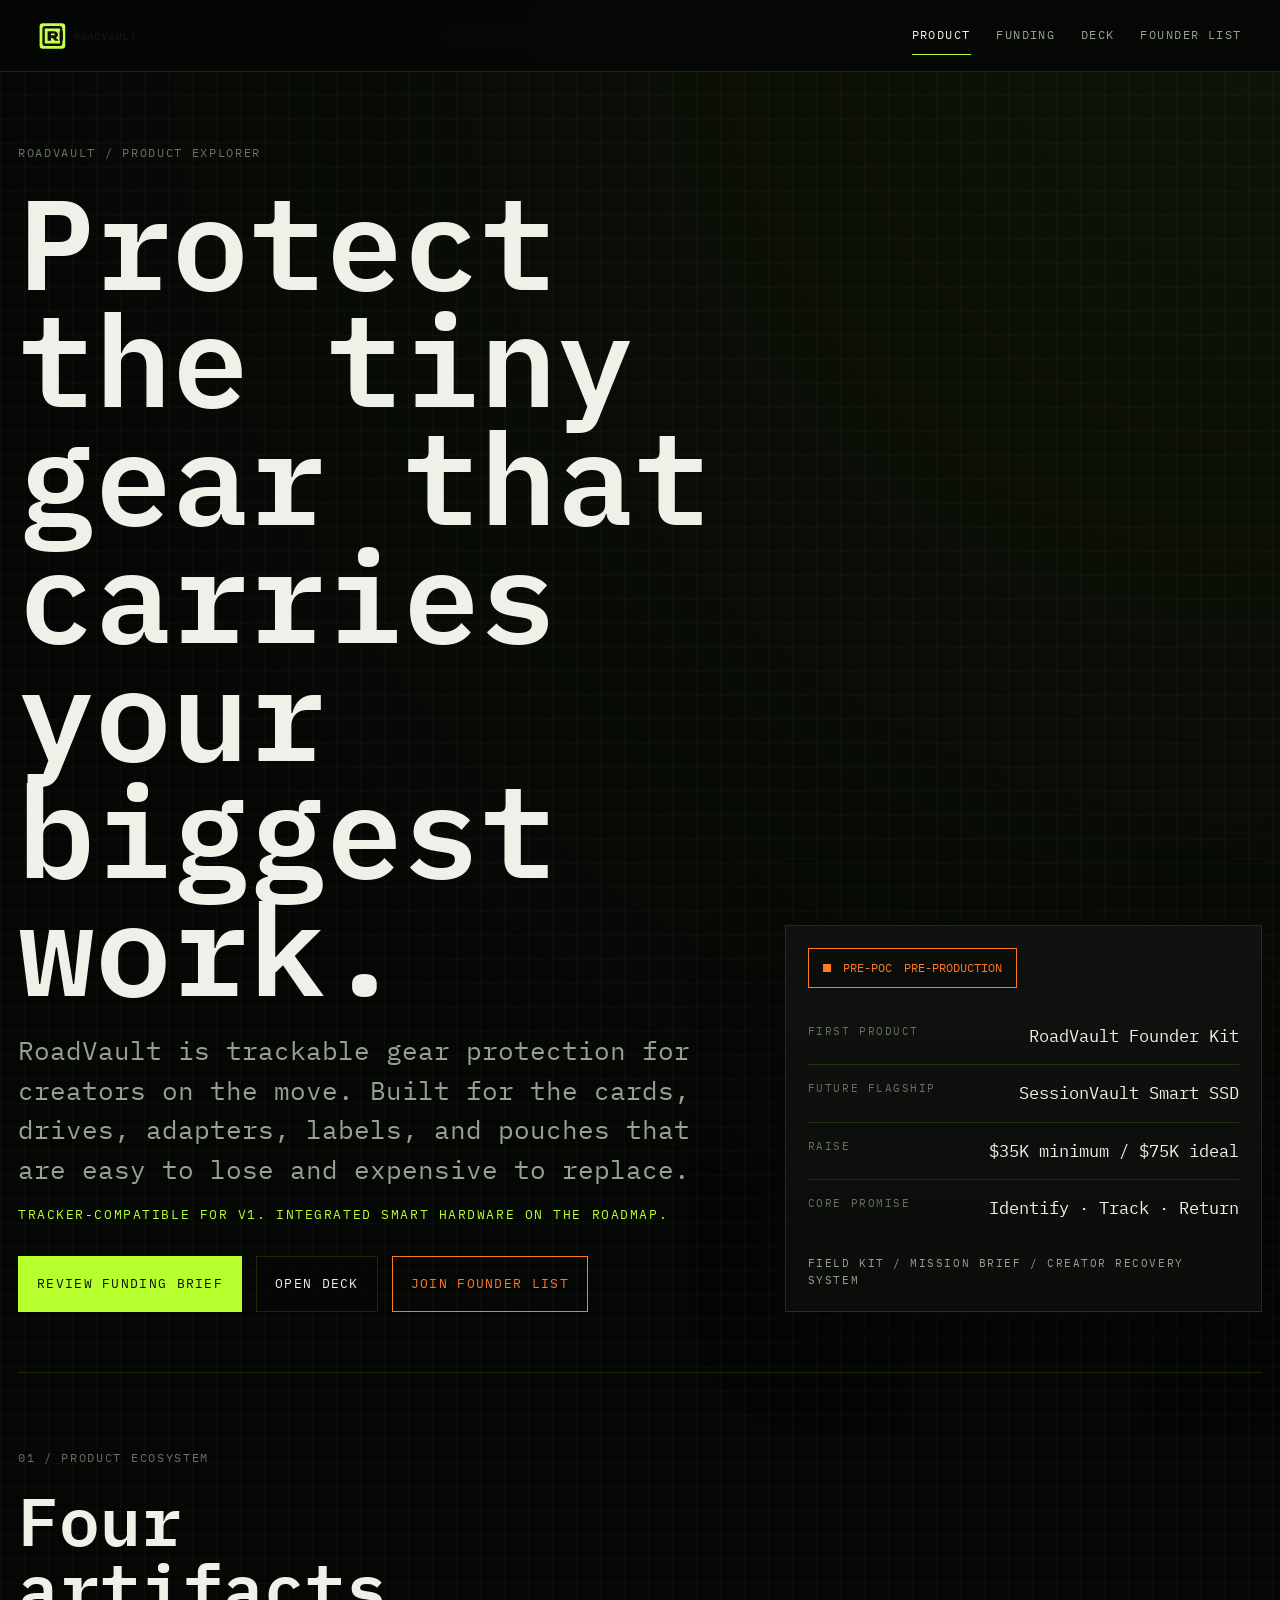
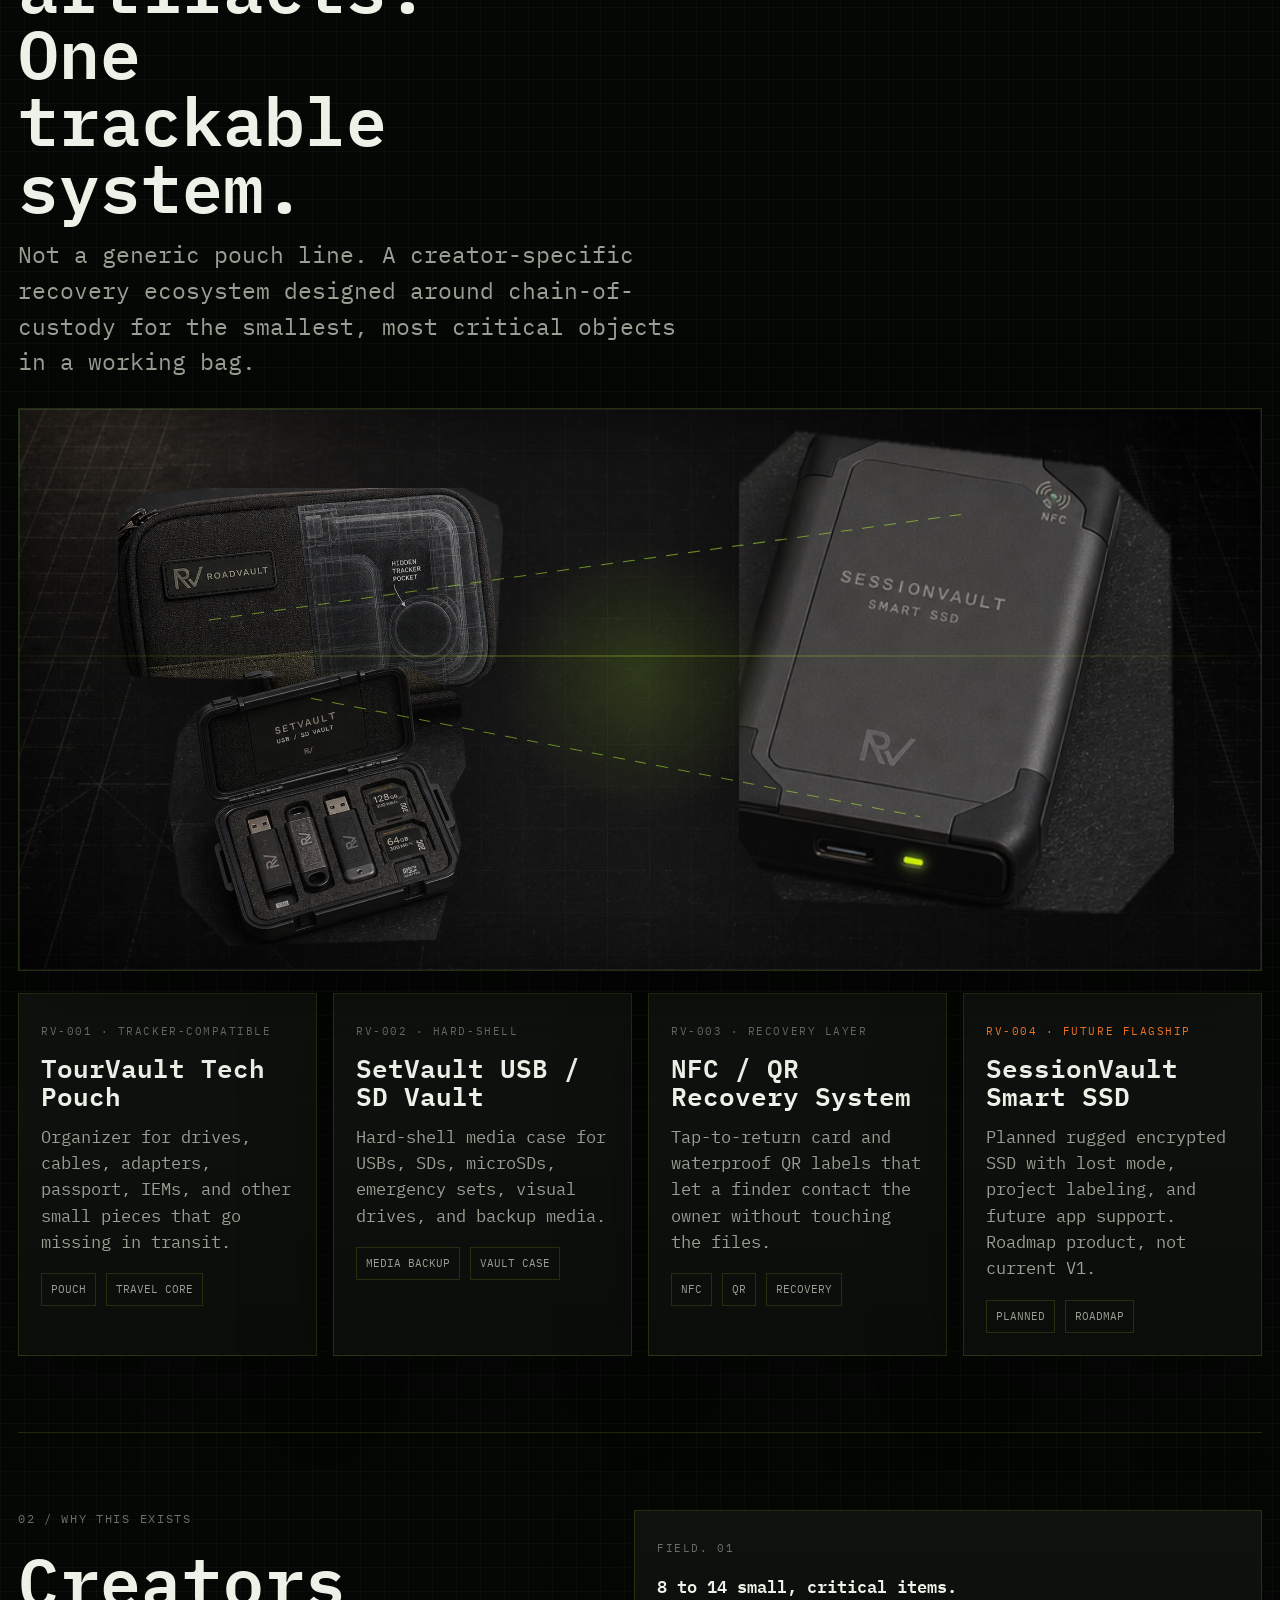
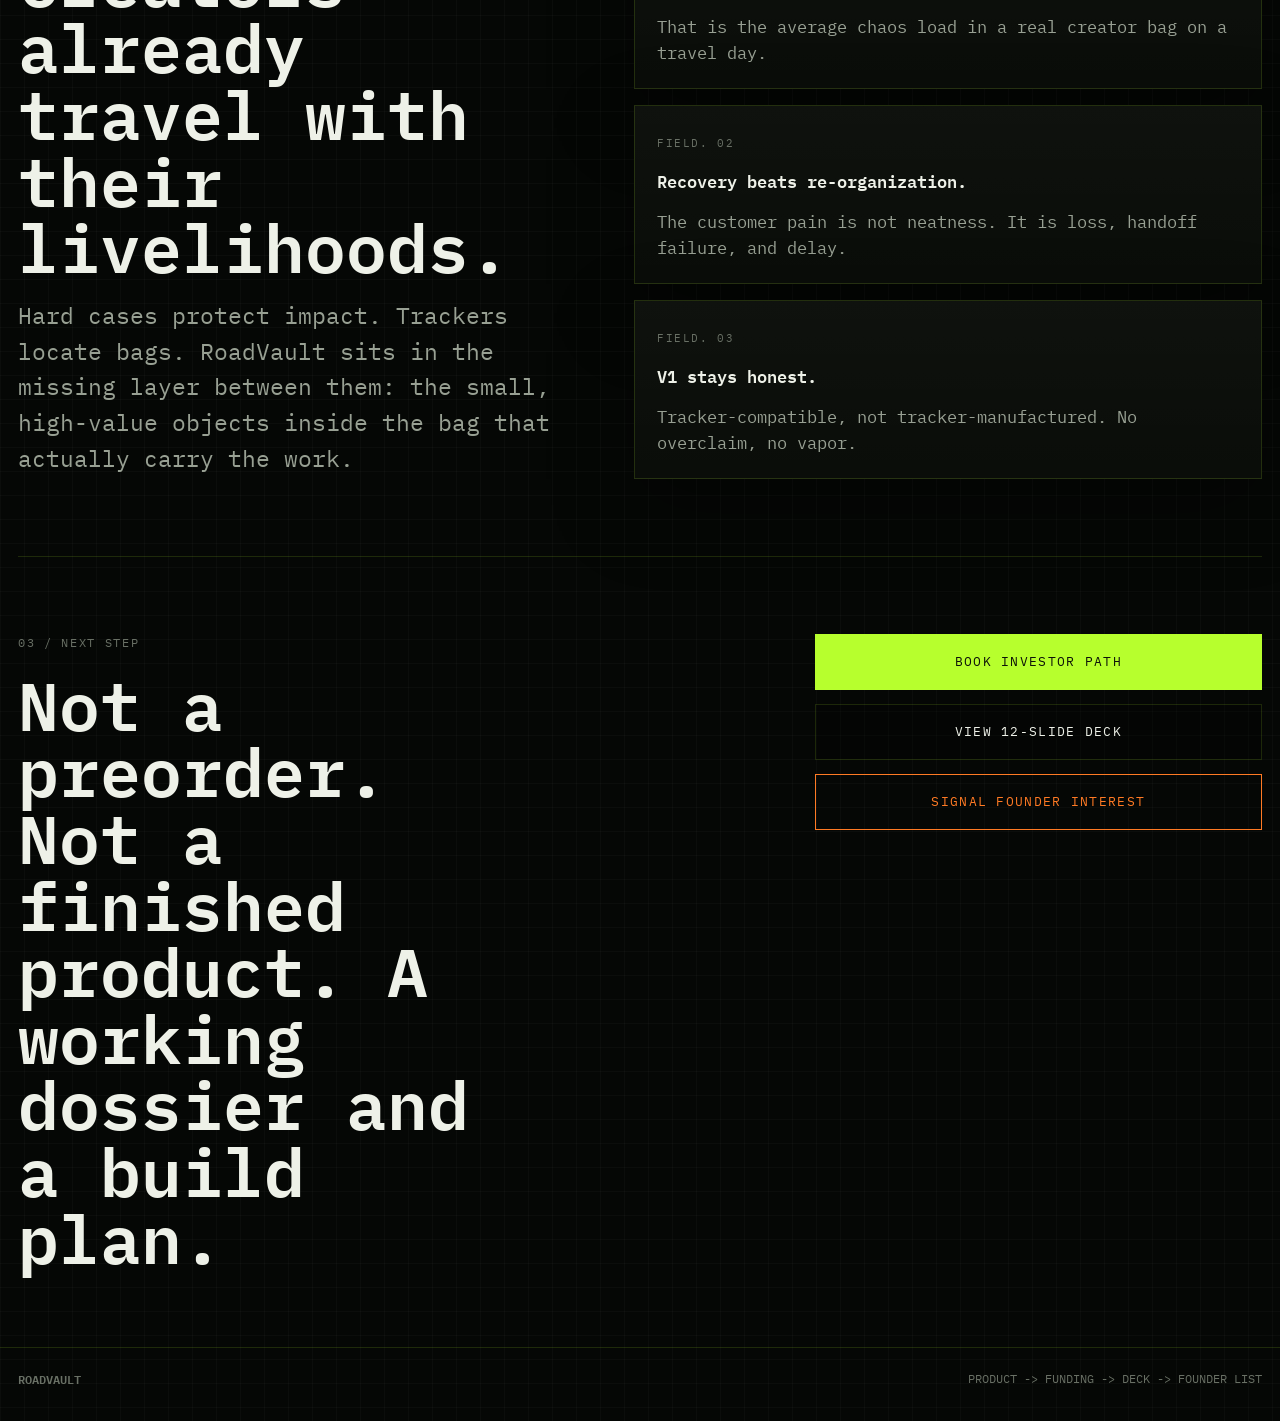
==== index.html @ 7836ee20 "Initial RoadVault site" ====
<!doctype html>
<html lang="en">
  <head>
    <meta charset="utf-8" />
    <meta name="viewport" content="width=device-width, initial-scale=1" />
    <title>RoadVault | Product Explorer</title>
    <meta
      name="description"
      content="Protect the tiny gear that carries your biggest work. Explore the RoadVault product system, funding brief, deck, and founder list."
    />
    <link rel="icon" href="favicon.svg" type="image/svg+xml" />
    <link rel="preconnect" href="https://fonts.googleapis.com" />
    <link rel="preconnect" href="https://fonts.gstatic.com" crossorigin />
    <link
      href="https://fonts.googleapis.com/css2?family=IBM+Plex+Mono:wght@400;500;600;700&display=swap"
      rel="stylesheet"
    />
    <link rel="stylesheet" href="styles.css" />
  </head>
  <body class="page explorer-page">
    <header class="site-header">
      <a class="brand-mark" href="index.html" aria-label="RoadVault home">
        <img
          class="brand-logo"
          src="presentation/assets/roadvault-logo.svg"
          alt="RoadVault"
        />
      </a>
      <nav class="nav-links" aria-label="Primary navigation">
        <a href="index.html" aria-current="page">Product</a>
        <a href="Funding Brief.html">Funding</a>
        <a href="Deck.html">Deck</a>
        <a href="Founder List.html">Founder List</a>
      </nav>
    </header>

    <main>
      <section class="page-hero section-shell">
        <div class="hero-copy">
          <p class="section-index">ROADVAULT / PRODUCT EXPLORER</p>
          <h1>Protect the tiny gear that carries your biggest work.</h1>
          <p class="hero-lede">
            RoadVault is trackable gear protection for creators on the move.
            Built for the cards, drives, adapters, labels, and pouches that are
            easy to lose and expensive to replace.
          </p>
          <p class="hero-subline">
            Tracker-compatible for V1. Integrated smart hardware on the roadmap.
          </p>
          <div class="cta-row">
            <a class="primary-action" href="Funding Brief.html">Review Funding Brief</a>
            <a class="secondary-action" href="Deck.html">Open Deck</a>
            <a class="accent-action" href="Founder List.html">Join Founder List</a>
          </div>
        </div>

        <aside class="tactical-panel">
          <div class="status-pill">
            <span class="status-dot"></span>
            <span>Pre-POC</span>
            <span>Pre-production</span>
          </div>
          <dl class="data-list">
            <div>
              <dt>First product</dt>
              <dd>RoadVault Founder Kit</dd>
            </div>
            <div>
              <dt>Future flagship</dt>
              <dd>SessionVault Smart SSD</dd>
            </div>
            <div>
              <dt>Raise</dt>
              <dd>$35K minimum / $75K ideal</dd>
            </div>
            <div>
              <dt>Core promise</dt>
              <dd>Identify · Track · Return</dd>
            </div>
          </dl>
          <p class="micro-note">Field kit / mission brief / creator recovery system</p>
        </aside>
      </section>

      <section class="section-shell dossier-section">
        <div class="section-heading">
          <p class="section-index">01 / PRODUCT ECOSYSTEM</p>
          <h2>Four artifacts. One trackable system.</h2>
          <p class="section-lede narrow">
            Not a generic pouch line. A creator-specific recovery ecosystem
            designed around chain-of-custody for the smallest, most critical
            objects in a working bag.
          </p>
        </div>

        <div class="product-stage" aria-label="RoadVault product composition" tabindex="0">
          <div class="stage-depth">
            <img
              class="stage-photo"
              src="presentation/assets/roadvault-empty-workbench-background.png"
              alt=""
            />
            <div class="stage-grid"></div>
            <div class="stage-scanline"></div>
            <div class="stage-reticle"></div>
            <div class="route-line route-one"></div>
            <div class="route-line route-two"></div>
            <img
              class="stage-item item-pouch"
              src="presentation/assets/product-prototypes-transparent/tourvault-tech-pouch-transparent.png"
              alt="TourVault Tech Pouch"
            />
            <img
              class="stage-item item-vault"
              src="presentation/assets/product-prototypes-transparent/setvault-usb-sd-vault-transparent.png"
              alt="SetVault USB / SD Vault"
            />
            <img
              class="stage-item item-card"
              src="presentation/assets/product-prototypes-transparent/nfc-lost-card-transparent.png"
              alt="NFC / QR Recovery System"
            />
            <img
              class="stage-item item-ssd"
              src="presentation/assets/product-prototypes-transparent/sessionvault-smart-ssd-transparent.png"
              alt="SessionVault Smart SSD"
            />
          </div>
        </div>

        <div class="product-grid quad-grid">
          <article class="product-card">
            <span class="product-meta">RV-001 · TRACKER-COMPATIBLE</span>
            <h3>TourVault Tech Pouch</h3>
            <p>
              Organizer for drives, cables, adapters, passport, IEMs, and other
              small pieces that go missing in transit.
            </p>
            <div class="product-foot">
              <span>Pouch</span>
              <span>Travel core</span>
            </div>
          </article>
          <article class="product-card">
            <span class="product-meta">RV-002 · HARD-SHELL</span>
            <h3>SetVault USB / SD Vault</h3>
            <p>
              Hard-shell media case for USBs, SDs, microSDs, emergency sets,
              visual drives, and backup media.
            </p>
            <div class="product-foot">
              <span>Media backup</span>
              <span>Vault case</span>
            </div>
          </article>
          <article class="product-card">
            <span class="product-meta">RV-003 · RECOVERY LAYER</span>
            <h3>NFC / QR Recovery System</h3>
            <p>
              Tap-to-return card and waterproof QR labels that let a finder
              contact the owner without touching the files.
            </p>
            <div class="product-foot">
              <span>NFC</span>
              <span>QR</span>
              <span>Recovery</span>
            </div>
          </article>
          <article class="product-card roadmap">
            <span class="product-meta">RV-004 · FUTURE FLAGSHIP</span>
            <h3>SessionVault Smart SSD</h3>
            <p>
              Planned rugged encrypted SSD with lost mode, project labeling, and
              future app support. Roadmap product, not current V1.
            </p>
            <div class="product-foot">
              <span>Planned</span>
              <span>Roadmap</span>
            </div>
          </article>
        </div>
      </section>

      <section class="section-shell dossier-section split-layout">
        <div>
          <p class="section-index">02 / WHY THIS EXISTS</p>
          <h2>Creators already travel with their livelihoods.</h2>
          <p class="section-lede">
            Hard cases protect impact. Trackers locate bags. RoadVault sits in
            the missing layer between them: the small, high-value objects inside
            the bag that actually carry the work.
          </p>
        </div>
        <div class="stack-cards">
          <article class="info-card">
            <span class="info-tag">Field. 01</span>
            <strong>8 to 14 small, critical items.</strong>
            <p>That is the average chaos load in a real creator bag on a travel day.</p>
          </article>
          <article class="info-card">
            <span class="info-tag">Field. 02</span>
            <strong>Recovery beats re-organization.</strong>
            <p>The customer pain is not neatness. It is loss, handoff failure, and delay.</p>
          </article>
          <article class="info-card">
            <span class="info-tag">Field. 03</span>
            <strong>V1 stays honest.</strong>
            <p>Tracker-compatible, not tracker-manufactured. No overclaim, no vapor.</p>
          </article>
        </div>
      </section>

      <section class="section-shell dossier-section cta-band">
        <div>
          <p class="section-index">03 / NEXT STEP</p>
          <h2>Not a preorder. Not a finished product. A working dossier and a build plan.</h2>
        </div>
        <div class="cta-stack">
          <a class="primary-action wide-action" href="Funding Brief.html">Book Investor Path</a>
          <a class="outline-action" href="Deck.html">View 12-slide Deck</a>
          <a class="accent-action" href="Founder List.html">Signal Founder Interest</a>
        </div>
      </section>
    </main>

    <footer class="site-footer">
      <div class="section-shell footer-layout">
        <strong>RoadVault</strong>
        <span>Product -> Funding -> Deck -> Founder List</span>
      </div>
    </footer>

    <script src="script.js"></script>
  </body>
</html>
---- styles.css ----
:root {
  --bg: #050705;
  --panel: #0a0d09;
  --panel-strong: #0f140f;
  --panel-soft: rgba(12, 16, 12, 0.86);
  --text: #eef1e8;
  --muted: #98a093;
  --muted-2: #697065;
  --line: rgba(183, 255, 45, 0.14);
  --line-strong: rgba(183, 255, 45, 0.4);
  --signal: #b7ff2d;
  --signal-soft: rgba(183, 255, 45, 0.1);
  --warning: #ff7a24;
  --warning-soft: rgba(255, 122, 36, 0.12);
  --shadow: 0 26px 80px rgba(0, 0, 0, 0.35);
  --mono: "IBM Plex Mono", "SFMono-Regular", Consolas, monospace;
  --radius: 6px;
}

* {
  box-sizing: border-box;
}

html {
  scroll-behavior: smooth;
}

body {
  margin: 0;
  color: var(--text);
  background:
    linear-gradient(90deg, rgba(255, 255, 255, 0.025) 1px, transparent 1px),
    linear-gradient(0deg, rgba(255, 255, 255, 0.025) 1px, transparent 1px),
    radial-gradient(circle at top right, rgba(183, 255, 45, 0.06), transparent 28%),
    var(--bg);
  background-size: 24px 24px, 24px 24px, auto, auto;
  font-family: var(--mono);
  font-size: 17px;
  line-height: 1.55;
}

button,
input,
select,
textarea {
  font: inherit;
}

button {
  cursor: pointer;
}

a {
  color: inherit;
  text-decoration: none;
}

a:focus-visible,
button:focus-visible,
input:focus-visible,
select:focus-visible,
textarea:focus-visible {
  outline: 2px solid var(--signal);
  outline-offset: 3px;
}

.site-header {
  position: sticky;
  top: 0;
  z-index: 40;
  display: flex;
  align-items: center;
  justify-content: space-between;
  gap: 24px;
  min-height: 72px;
  padding: 0 clamp(18px, 3vw, 42px);
  background: rgba(5, 7, 5, 0.92);
  border-bottom: 1px solid var(--line);
  backdrop-filter: blur(14px);
}

.brand-mark,
.nav-links,
.footer-layout,
.cta-row,
.product-foot,
.founder-id-line,
.hero-flags {
  display: flex;
  align-items: center;
}

.brand-logo {
  width: 128px;
  height: auto;
}

.nav-links {
  gap: clamp(14px, 2vw, 26px);
  color: var(--muted);
  font-size: 12px;
  text-transform: uppercase;
  letter-spacing: 0.12em;
}

.nav-links a {
  padding: 10px 0;
  border-bottom: 1px solid transparent;
}

.nav-links a:hover,
.nav-links a[aria-current="page"] {
  color: var(--text);
  border-color: var(--signal);
}

.section-shell {
  width: min(1280px, calc(100% - 36px));
  margin: 0 auto;
}

.page-hero,
.split-layout,
.waitlist-layout,
.cta-band,
.snapshot-layout,
.path-grid,
.funds-grid,
.brief-grid {
  display: grid;
  gap: clamp(28px, 4vw, 54px);
}

.page-hero {
  grid-template-columns: minmax(0, 1.05fr) minmax(320px, 0.7fr);
  align-items: end;
  min-height: calc(100vh - 72px);
  padding: clamp(40px, 6vw, 72px) 0 clamp(42px, 6vw, 60px);
}

.section-index,
.product-meta,
.info-tag,
.snapshot-card span,
.path-card span,
.brief-item span,
.legal-disclosure,
label,
dt {
  letter-spacing: 0.14em;
  text-transform: uppercase;
}

.section-index {
  margin: 0 0 18px;
  color: var(--muted-2);
  font-size: 12px;
}

h1,
h2,
h3,
h4,
strong {
  margin: 0;
  font-weight: 600;
  letter-spacing: 0;
}

h1 {
  max-width: 10ch;
  font-size: clamp(60px, 10vw, 128px);
  line-height: 0.92;
}

h2 {
  max-width: 12ch;
  font-size: clamp(38px, 6vw, 68px);
  line-height: 0.98;
}

h3 {
  font-size: clamp(24px, 2vw, 34px);
  line-height: 1.08;
}

h4 {
  font-size: 18px;
}

.hero-lede,
.section-lede,
.product-card p,
.info-card p,
.path-card p,
.brief-item p,
.tactical-panel p,
.confirmation-panel p,
.disclosure-copy {
  color: var(--muted);
}

.hero-lede {
  max-width: 58ch;
  margin: 26px 0 0;
  font-size: clamp(20px, 2vw, 28px);
}

.hero-subline {
  margin: 16px 0 0;
  color: var(--signal);
  font-size: 13px;
  text-transform: uppercase;
  letter-spacing: 0.12em;
}

.section-heading {
  margin-bottom: 28px;
}

.section-lede {
  max-width: 780px;
  margin: 18px 0 0;
  font-size: clamp(18px, 1.8vw, 24px);
}

.section-lede.narrow {
  max-width: 680px;
}

.dossier-section {
  padding: clamp(56px, 6vw, 92px) 0;
  border-top: 1px solid var(--line);
}

.cta-row {
  flex-wrap: wrap;
  gap: 14px;
  margin-top: 30px;
}

.tactical-panel,
.product-card,
.info-card,
.snapshot-card,
.brief-item,
.path-card,
.waitlist-form,
.confirmation-panel,
.thanks-card {
  background: linear-gradient(180deg, rgba(255, 255, 255, 0.02), transparent), var(--panel);
  border: 1px solid var(--line);
  box-shadow: var(--shadow);
}

.tactical-panel,
.waitlist-form,
.confirmation-panel,
.thanks-card {
  padding: 22px;
}

.status-pill,
.hero-flags {
  gap: 12px;
  font-size: 12px;
  text-transform: uppercase;
}

.status-pill {
  display: inline-flex;
  align-items: center;
  margin-bottom: 20px;
  padding: 10px 14px;
  color: var(--warning);
  background: rgba(0, 0, 0, 0.24);
  border: 1px solid var(--warning);
}

.status-dot {
  width: 8px;
  height: 8px;
  background: var(--warning);
}

.data-list,
.disclosure-copy {
  margin: 0;
}

.data-list {
  display: grid;
  gap: 0;
}

.data-list div {
  display: grid;
  grid-template-columns: 130px minmax(0, 1fr);
  gap: 18px;
  padding: 15px 0;
  border-top: 1px solid var(--line);
}

.data-list div:first-child {
  border-top: 0;
}

dt {
  color: var(--muted-2);
  font-size: 11px;
}

dd {
  margin: 0;
  text-align: right;
}

.micro-note {
  margin: 18px 0 0;
  color: var(--muted-2);
  font-size: 11px;
  text-transform: uppercase;
  letter-spacing: 0.14em;
}

.primary-action,
.secondary-action,
.accent-action,
.outline-action {
  display: inline-flex;
  align-items: center;
  justify-content: center;
  min-height: 56px;
  padding: 0 18px;
  border: 1px solid var(--line);
  font-size: 13px;
  text-transform: uppercase;
  letter-spacing: 0.1em;
  transition:
    background 160ms ease,
    border-color 160ms ease,
    color 160ms ease,
    transform 160ms ease;
}

.primary-action {
  color: #0d1308;
  background: var(--signal);
  border-color: var(--signal);
}

.secondary-action,
.outline-action {
  color: var(--text);
  background: rgba(0, 0, 0, 0.24);
}

.accent-action {
  color: var(--warning);
  background: transparent;
  border-color: var(--warning);
}

.primary-action:hover,
.secondary-action:hover,
.accent-action:hover,
.outline-action:hover {
  transform: translateY(-1px);
}

.secondary-action:hover,
.outline-action:hover {
  border-color: var(--signal);
}

.product-stage {
  --pointer-x: 50%;
  --pointer-y: 48%;
  --stage-tilt-x: 0deg;
  --stage-tilt-y: 0deg;
  --photo-shift-x: 0px;
  --photo-shift-y: 0px;
  --grid-shift-x: 0px;
  --grid-shift-y: 0px;
  --scan-y: 44%;
  position: relative;
  min-height: clamp(420px, 44vw, 620px);
  overflow: hidden;
  border: 1px solid var(--line);
  background: linear-gradient(145deg, #080b08, #0d120d);
  box-shadow: var(--shadow);
  transform:
    perspective(1200px)
    rotateX(var(--stage-tilt-x))
    rotateY(var(--stage-tilt-y));
  transition:
    box-shadow 220ms ease,
    transform 220ms ease;
}

.product-stage::before,
.product-stage::after {
  content: "";
  position: absolute;
  inset: 0;
  pointer-events: none;
}

.product-stage::before {
  z-index: 5;
  background:
    radial-gradient(circle at var(--pointer-x) var(--pointer-y), rgba(183, 255, 45, 0.14), transparent 20%),
    linear-gradient(90deg, transparent, rgba(255, 255, 255, 0.04), transparent);
}

.product-stage::after {
  z-index: 8;
  border: 1px solid rgba(255, 255, 255, 0.05);
  box-shadow: inset 0 0 80px rgba(0, 0, 0, 0.55);
}

.stage-depth,
.stage-photo,
.stage-grid,
.stage-scanline,
.stage-reticle,
.route-line,
.stage-item {
  position: absolute;
}

.stage-depth {
  inset: 0;
}

.stage-photo {
  inset: 0;
  z-index: 1;
  width: 100%;
  height: 100%;
  object-fit: cover;
  filter: brightness(0.38) saturate(0.7);
  transform: translate3d(var(--photo-shift-x), var(--photo-shift-y), 0) scale(1.04);
  transition: transform 220ms ease;
}

.stage-grid {
  inset: 0;
  z-index: 2;
  background:
    linear-gradient(90deg, rgba(183, 255, 45, 0.1) 1px, transparent 1px),
    linear-gradient(0deg, rgba(183, 255, 45, 0.08) 1px, transparent 1px);
  background-size: 42px 42px;
  background-position: var(--grid-shift-x) var(--grid-shift-y);
  opacity: 0.3;
}

.stage-scanline {
  top: var(--scan-y);
  left: -10%;
  z-index: 6;
  width: 120%;
  height: 1px;
  background: linear-gradient(90deg, transparent, var(--signal), transparent);
  box-shadow: 0 0 24px rgba(183, 255, 45, 0.5);
  opacity: 0.42;
  transform: translateY(-50%);
}

.stage-reticle {
  top: var(--pointer-y);
  left: var(--pointer-x);
  z-index: 7;
  width: 92px;
  aspect-ratio: 1;
  border: 1px solid rgba(183, 255, 45, 0.72);
  border-radius: 50%;
  opacity: 0;
  transform: translate(-50%, -50%) scale(0.88);
  transition:
    opacity 180ms ease,
    transform 180ms ease;
}

.stage-reticle::before,
.stage-reticle::after {
  content: "";
  position: absolute;
  background: rgba(183, 255, 45, 0.72);
}

.stage-reticle::before {
  top: 50%;
  left: 16%;
  width: 68%;
  height: 1px;
}

.stage-reticle::after {
  top: 16%;
  left: 50%;
  width: 1px;
  height: 68%;
}

.route-line {
  z-index: 4;
  height: 1px;
  background: repeating-linear-gradient(
    90deg,
    var(--signal),
    var(--signal) 12px,
    transparent 12px,
    transparent 22px
  );
  opacity: 0.5;
}

.route-one {
  top: 28%;
  left: 15%;
  width: 62%;
  transform: rotate(-8deg);
}

.route-two {
  top: 62%;
  left: 23%;
  width: 50%;
  transform: rotate(11deg);
}

.stage-item {
  z-index: 3;
  max-width: none;
  filter: drop-shadow(0 28px 40px rgba(0, 0, 0, 0.48));
  transition: transform 220ms ease;
}

.item-pouch {
  top: 14%;
  left: 8%;
  width: 31%;
}

.item-vault {
  top: 46%;
  left: 12%;
  width: 24%;
}

.item-card {
  top: 16%;
  right: 18%;
  width: 18%;
}

.item-ssd {
  right: 7%;
  bottom: 10%;
  width: 35%;
}

.product-stage:is(:hover, :focus-visible, .is-active) .stage-reticle {
  opacity: 1;
  transform: translate(-50%, -50%) scale(1);
}

.product-stage:is(:hover, :focus-visible, .is-active) .item-pouch {
  transform: translate3d(-8px, -6px, 0);
}

.product-stage:is(:hover, :focus-visible, .is-active) .item-vault {
  transform: translate3d(5px, -5px, 0);
}

.product-stage:is(:hover, :focus-visible, .is-active) .item-card {
  transform: translate3d(-4px, -8px, 0);
}

.product-stage:is(:hover, :focus-visible, .is-active) .item-ssd {
  transform: translate3d(6px, -7px, 0);
}

.product-grid,
.stack-cards,
.funds-grid,
.path-grid,
.brief-grid {
  display: grid;
  gap: 16px;
}

.quad-grid {
  grid-template-columns: repeat(4, minmax(0, 1fr));
  margin-top: 22px;
}

.product-card,
.info-card,
.snapshot-card,
.brief-item,
.path-card {
  padding: 22px;
}

.product-meta,
.info-tag,
.snapshot-card span,
.path-card span,
.brief-item span {
  display: inline-block;
  margin-bottom: 14px;
  color: var(--muted-2);
  font-size: 11px;
}

.product-card p,
.info-card p,
.path-card p,
.brief-item p {
  margin: 14px 0 0;
}

.product-foot {
  flex-wrap: wrap;
  gap: 10px;
  margin-top: 18px;
}

.product-foot span {
  padding: 7px 9px;
  color: var(--muted);
  border: 1px solid var(--line);
  font-size: 11px;
  text-transform: uppercase;
}

.roadmap .product-meta {
  color: var(--warning);
}

.split-layout {
  grid-template-columns: minmax(0, 0.9fr) minmax(320px, 1fr);
  align-items: start;
}

.stack-cards {
  align-content: start;
}

.info-card strong {
  display: block;
  margin-top: 2px;
}

.cta-band,
.waitlist-layout,
.snapshot-layout,
.path-grid,
.funds-grid,
.brief-grid {
  align-items: start;
}

.cta-band {
  grid-template-columns: minmax(0, 1fr) minmax(320px, 0.6fr);
}

.cta-stack {
  display: grid;
  gap: 14px;
}

.wide-action {
  width: 100%;
}

.snapshot-layout {
  grid-template-columns: minmax(0, 0.9fr) minmax(320px, 1.1fr);
}

.snapshot-grid,
.brief-grid {
  display: grid;
  gap: 14px;
}

.snapshot-grid {
  grid-template-columns: repeat(2, minmax(0, 1fr));
}

.brief-grid {
  grid-template-columns: repeat(2, minmax(0, 1fr));
}

.brief-item h3 {
  font-size: 28px;
}

.funds-grid {
  grid-template-columns: repeat(2, minmax(0, 1fr));
}

.path-grid {
  grid-template-columns: repeat(2, minmax(0, 1fr));
}

.path-card ul,
.brief-item ul,
.legal-list {
  margin: 16px 0 0;
  padding-left: 18px;
  color: var(--muted);
}

.path-card li,
.brief-item li,
.legal-list li {
  margin-top: 8px;
}

.hero-flags {
  flex-wrap: wrap;
  gap: 10px;
  margin-top: 22px;
}

.hero-flags span {
  padding: 8px 10px;
  border: 1px solid var(--line);
  color: var(--muted);
  font-size: 11px;
  text-transform: uppercase;
}

.waitlist-layout {
  grid-template-columns: minmax(0, 0.86fr) minmax(360px, 1fr);
}

.waitlist-form {
  display: grid;
  gap: 16px;
}

.track-toggle {
  display: grid;
  grid-template-columns: repeat(5, minmax(0, 1fr));
  gap: 8px;
}

.track-choice {
  min-height: 46px;
  color: var(--muted);
  background: transparent;
  border: 1px solid var(--line);
  font-size: 11px;
  text-transform: uppercase;
  letter-spacing: 0.08em;
}

.track-choice.active {
  color: #0d1308;
  background: var(--signal);
  border-color: var(--signal);
}

label {
  display: grid;
  gap: 8px;
  color: var(--muted-2);
  font-size: 11px;
}

.field-grid {
  display: grid;
  grid-template-columns: 1fr 1fr;
  gap: 14px;
}

.honeypot {
  position: absolute;
  left: -10000px;
  width: 1px;
  height: 1px;
  overflow: hidden;
}

input,
select,
textarea {
  width: 100%;
  padding: 14px;
  color: var(--text);
  background: rgba(255, 255, 255, 0.03);
  border: 1px solid var(--line);
}

textarea {
  resize: vertical;
}

.checkbox-row {
  display: flex;
  align-items: flex-start;
  gap: 10px;
  font-size: 12px;
  color: var(--muted);
  text-transform: none;
  letter-spacing: 0;
}

.checkbox-row input {
  width: auto;
  margin-top: 3px;
}

.form-note {
  min-height: 24px;
  margin: 0;
  color: var(--muted);
  font-size: 12px;
}

.confirmation-panel {
  display: none;
  gap: 12px;
}

.confirmation-panel.is-visible {
  display: grid;
}

.founder-id-line {
  gap: 10px;
  color: var(--signal);
  font-size: 13px;
  text-transform: uppercase;
}

.founder-id-badge {
  padding: 8px 10px;
  color: #0d1308;
  background: var(--signal);
}

.disclosure-block {
  border-top: 1px solid var(--line);
}

.disclosure-copy,
.legal-disclosure {
  max-width: 1080px;
  font-size: 12px;
}

.disclosure-copy {
  margin-top: 18px;
}

.site-footer {
  padding: 22px 0 32px;
  border-top: 1px solid var(--line);
}

.footer-layout {
  justify-content: space-between;
  gap: 18px;
  color: var(--muted-2);
  font-size: 12px;
  text-transform: uppercase;
}

.thanks-page {
  display: grid;
  place-items: center;
  min-height: 100vh;
  padding: 28px;
}

.thanks-card {
  width: min(760px, 100%);
}

@media (max-width: 1120px) {
  .page-hero,
  .split-layout,
  .snapshot-layout,
  .cta-band,
  .waitlist-layout,
  .funds-grid,
  .path-grid,
  .quad-grid {
    grid-template-columns: 1fr;
  }

  .page-hero {
    min-height: auto;
  }
}

@media (max-width: 820px) {
  .nav-links {
    display: none;
  }

  h1 {
    max-width: none;
    font-size: clamp(48px, 16vw, 92px);
  }

  h2 {
    max-width: none;
    font-size: clamp(34px, 12vw, 54px);
  }

  .snapshot-grid,
  .brief-grid,
  .field-grid,
  .track-toggle {
    grid-template-columns: 1fr;
  }

  .data-list div {
    grid-template-columns: 1fr;
    gap: 8px;
  }

  dd {
    text-align: left;
  }

  .cta-row,
  .footer-layout {
    flex-direction: column;
    align-items: flex-start;
  }

  .primary-action,
  .secondary-action,
  .accent-action,
  .outline-action {
    width: 100%;
  }

  .product-stage {
    min-height: 420px;
  }

  .item-pouch {
    top: 12%;
    left: 3%;
    width: 42%;
  }

  .item-vault {
    top: 50%;
    left: 7%;
    width: 33%;
  }

  .item-card {
    top: 14%;
    right: 8%;
    width: 26%;
  }

  .item-ssd {
    right: -1%;
    bottom: 10%;
    width: 46%;
  }
}

@media (prefers-reduced-motion: reduce) {
  html {
    scroll-behavior: auto;
  }

  *,
  *::before,
  *::after {
    transition-duration: 0.01ms !important;
    animation-duration: 0.01ms !important;
    animation-iteration-count: 1 !important;
  }
}
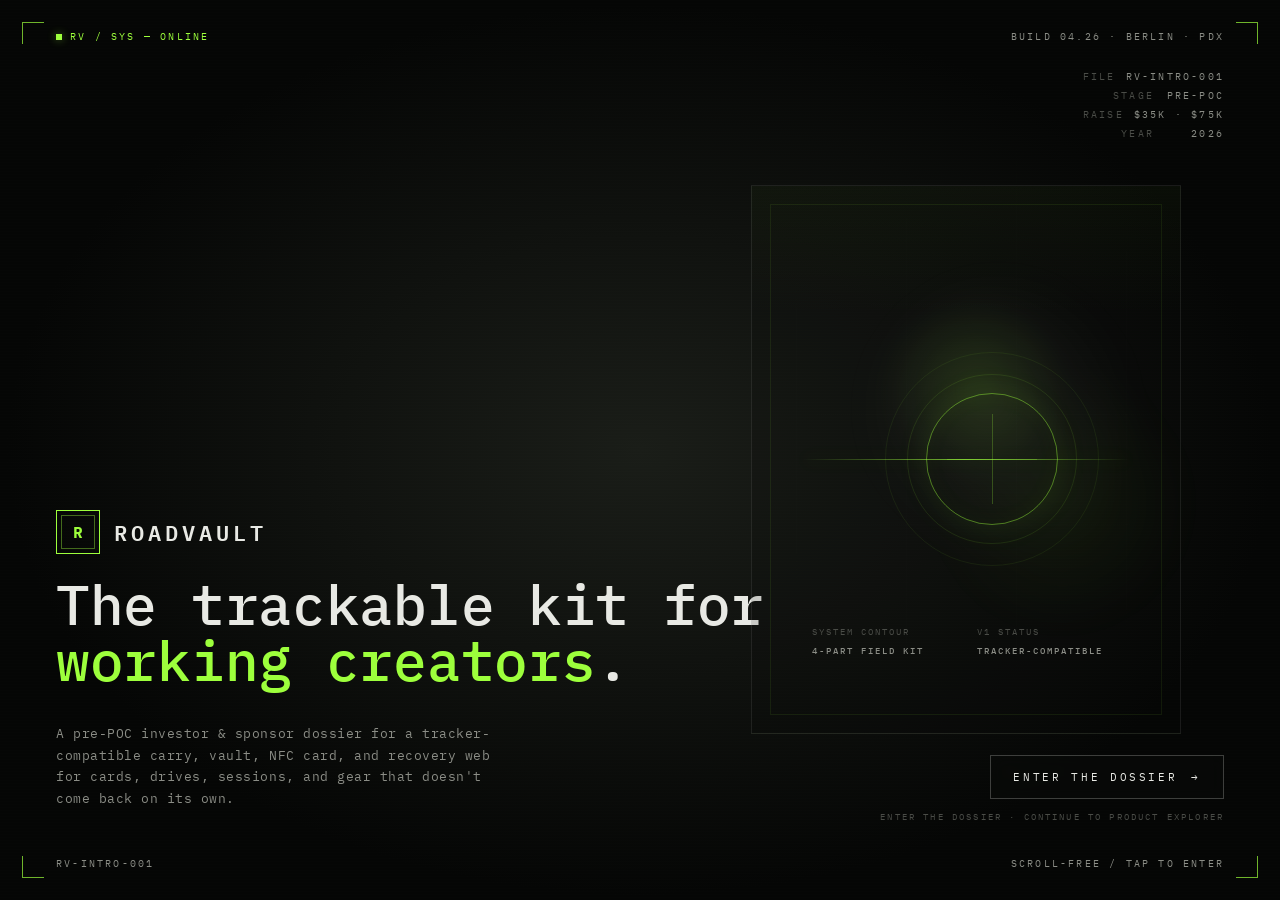
==== commit 7073ebc5: "Refine RoadVault experience and preview flow" ====
--- a/index.html
+++ b/index.html
@@ -1,235 +1,740 @@
 <!doctype html>
 <html lang="en">
-  <head>
-    <meta charset="utf-8" />
-    <meta name="viewport" content="width=device-width, initial-scale=1" />
-    <title>RoadVault | Product Explorer</title>
-    <meta
-      name="description"
-      content="Protect the tiny gear that carries your biggest work. Explore the RoadVault product system, funding brief, deck, and founder list."
-    />
-    <link rel="icon" href="favicon.svg" type="image/svg+xml" />
-    <link rel="preconnect" href="https://fonts.googleapis.com" />
-    <link rel="preconnect" href="https://fonts.gstatic.com" crossorigin />
-    <link
-      href="https://fonts.googleapis.com/css2?family=IBM+Plex+Mono:wght@400;500;600;700&display=swap"
-      rel="stylesheet"
-    />
-    <link rel="stylesheet" href="styles.css" />
-  </head>
-  <body class="page explorer-page">
-    <header class="site-header">
-      <a class="brand-mark" href="index.html" aria-label="RoadVault home">
-        <img
-          class="brand-logo"
-          src="presentation/assets/roadvault-logo.svg"
-          alt="RoadVault"
-        />
-      </a>
-      <nav class="nav-links" aria-label="Primary navigation">
-        <a href="index.html" aria-current="page">Product</a>
-        <a href="Funding Brief.html">Funding</a>
-        <a href="Deck.html">Deck</a>
-        <a href="Founder List.html">Founder List</a>
-      </nav>
-    </header>
-
-    <main>
-      <section class="page-hero section-shell">
-        <div class="hero-copy">
-          <p class="section-index">ROADVAULT / PRODUCT EXPLORER</p>
-          <h1>Protect the tiny gear that carries your biggest work.</h1>
-          <p class="hero-lede">
-            RoadVault is trackable gear protection for creators on the move.
-            Built for the cards, drives, adapters, labels, and pouches that are
-            easy to lose and expensive to replace.
-          </p>
-          <p class="hero-subline">
-            Tracker-compatible for V1. Integrated smart hardware on the roadmap.
-          </p>
-          <div class="cta-row">
-            <a class="primary-action" href="Funding Brief.html">Review Funding Brief</a>
-            <a class="secondary-action" href="Deck.html">Open Deck</a>
-            <a class="accent-action" href="Founder List.html">Join Founder List</a>
-          </div>
+<head>
+<meta charset="utf-8" />
+<meta name="viewport" content="width=device-width,initial-scale=1" />
+<title>RoadVault</title>
+<link rel="preconnect" href="https://fonts.googleapis.com">
+<link rel="preconnect" href="https://fonts.gstatic.com" crossorigin>
+<link href="https://fonts.googleapis.com/css2?family=IBM+Plex+Mono:wght@300;400;500;600;700&display=swap" rel="stylesheet">
+<style>
+:root {
+  --bg: #0a0b0a;
+  --ink: #e8e9e4;
+  --ink-dim: #8b8d86;
+  --ink-faint: #4a4c47;
+  --hair: rgba(232, 233, 228, 0.10);
+  --hair-strong: rgba(232, 233, 228, 0.24);
+  --accent: #9dff3c;
+  --accent-glow: rgba(157, 255, 60, 0.45);
+  --mono: 'IBM Plex Mono', ui-monospace, Menlo, monospace;
+}
+*, *::before, *::after { box-sizing: border-box; }
+html, body { margin: 0; padding: 0; height: 100%; }
+body {
+  background: var(--bg);
+  color: var(--ink);
+  font-family: var(--mono);
+  overflow: hidden;
+  cursor: default;
+}
+
+/* ========= STAGE ========= */
+.stage {
+  position: fixed; inset: 0;
+  background: #000;
+  overflow: hidden;
+}
+
+/* Video layer */
+.video-layer {
+  position: absolute; inset: 0;
+  opacity: 0;
+  transition: opacity 0.9s ease;
+}
+.video-layer.is-in { opacity: 1; }
+.video-layer.is-out { opacity: 0; transition: opacity 1.2s ease; }
+.video-layer.is-playing { opacity: 1; }
+.video-layer video {
+  position: absolute; inset: 0;
+  width: 100%; height: 100%;
+  object-fit: cover;
+}
+/* subtle vignette over video */
+.video-layer::after {
+  content: ""; position: absolute; inset: 0;
+  background:
+    radial-gradient(ellipse at center, transparent 55%, rgba(0,0,0,0.55) 100%),
+    linear-gradient(180deg, rgba(0,0,0,0.35) 0%, transparent 18%, transparent 78%, rgba(0,0,0,0.55) 100%);
+  pointer-events: none;
+  mix-blend-mode: multiply;
+}
+/* film-grain texture */
+.video-layer::before {
+  content: ""; position: absolute; inset: 0;
+  background-image:
+    radial-gradient(rgba(255,255,255,0.012) 1px, transparent 1px),
+    radial-gradient(rgba(255,255,255,0.008) 1px, transparent 1px);
+  background-size: 3px 3px, 7px 7px;
+  background-position: 0 0, 1px 2px;
+  mix-blend-mode: overlay;
+  pointer-events: none;
+  opacity: 0.6;
+}
+
+/* ========= HUD overlay ========= */
+.hud {
+  position: absolute; inset: 0;
+  pointer-events: none;
+  z-index: 10;
+  opacity: 0;
+  transition: opacity 0.8s ease 0.4s;
+}
+.hud.is-in { opacity: 1; }
+.hud.is-out { opacity: 0; transition: opacity 0.6s ease; }
+
+.hud .corner {
+  position: absolute; width: 22px; height: 22px;
+  border: 1px solid var(--accent);
+  opacity: 0.7;
+}
+.hud .corner.tl { top: 22px; left: 22px; border-right: 0; border-bottom: 0; }
+.hud .corner.tr { top: 22px; right: 22px; border-left: 0; border-bottom: 0; }
+.hud .corner.bl { bottom: 22px; left: 22px; border-right: 0; border-top: 0; }
+.hud .corner.br { bottom: 22px; right: 22px; border-left: 0; border-top: 0; }
+
+.hud-bar {
+  position: absolute; left: 56px; right: 56px;
+  display: flex; justify-content: space-between; align-items: center;
+  font-size: 10px; letter-spacing: 0.22em; text-transform: uppercase;
+  color: var(--ink-dim);
+}
+.hud-bar.top { top: 30px; }
+.hud-bar.bot { bottom: 30px; }
+.hud-bar .live {
+  color: var(--accent);
+  display: inline-flex; align-items: center; gap: 8px;
+}
+.hud-bar .live::before {
+  content: ""; width: 6px; height: 6px; background: var(--accent);
+  box-shadow: 0 0 8px var(--accent-glow);
+  animation: dot-pulse 1.4s infinite;
+}
+@keyframes dot-pulse { 0%,100%{opacity:1} 50%{opacity:0.3} }
+
+/* ========= Lockup (logo + headline) ========= */
+.lockup {
+  position: absolute;
+  left: 56px; bottom: 78px;
+  z-index: 11;
+  display: flex; flex-direction: column;
+  gap: 22px;
+  max-width: 720px;
+  opacity: 0;
+  transform: translateY(14px);
+  transition: opacity 1s ease 0.6s, transform 1s ease 0.6s;
+}
+.lockup.is-in { opacity: 1; transform: none; }
+.lockup.is-out { opacity: 0; transform: translateY(-8px); transition: opacity 0.5s ease, transform 0.5s ease; }
+
+.logo {
+  display: flex; align-items: center; gap: 14px;
+}
+.logo-mark {
+  width: 44px; height: 44px;
+  border: 1px solid var(--accent);
+  display: flex; align-items: center; justify-content: center;
+  position: relative;
+}
+.logo-mark::before {
+  content: ""; position: absolute; inset: 4px;
+  border: 1px solid rgba(157,255,60,0.4);
+}
+.logo-mark span {
+  font-family: var(--mono); font-weight: 700;
+  font-size: 16px; color: var(--accent); letter-spacing: 0.04em;
+}
+.logo-word {
+  font-family: var(--mono); font-weight: 600;
+  font-size: 22px; letter-spacing: 0.18em; color: var(--ink);
+}
+
+.lockup h1 {
+  margin: 0;
+  font-family: var(--mono); font-weight: 500;
+  font-size: clamp(34px, 4.4vw, 60px);
+  line-height: 1.0;
+  letter-spacing: -0.005em;
+  color: var(--ink);
+  text-wrap: pretty;
+}
+.lockup h1 .accent { color: var(--accent); }
+
+.lockup .lede {
+  font-size: 13px; line-height: 1.65;
+  letter-spacing: 0.04em;
+  color: var(--ink-dim);
+  max-width: 56ch;
+}
+
+/* ========= Hero ambience (right-side animation) ========= */
+.hero-ambience {
+  position: absolute;
+  top: 84px;
+  right: 56px;
+  bottom: 94px;
+  width: min(42vw, 700px);
+  min-width: 360px;
+  z-index: 11;
+  opacity: 0;
+  transform: translateX(12px);
+  transition: opacity 1s ease 0.8s, transform 1s ease 0.8s;
+  pointer-events: none;
+}
+.hero-ambience.is-in {
+  opacity: 1;
+  transform: translateX(0);
+}
+.hero-ambience.is-out {
+  opacity: 0;
+  transform: translateX(18px);
+  transition: opacity 0.5s ease, transform 0.5s ease;
+}
+.hero-ambience::before,
+.hero-ambience::after {
+  content: "";
+  position: absolute;
+  inset: 0;
+}
+.hero-ambience::before {
+  background:
+    radial-gradient(circle at 54% 42%, rgba(157, 255, 60, 0.14), transparent 18%),
+    radial-gradient(circle at 58% 45%, rgba(255, 255, 255, 0.05), transparent 30%),
+    radial-gradient(circle at 70% 58%, rgba(157, 255, 60, 0.06), transparent 24%);
+  filter: blur(10px);
+  animation: ambience-breathe 7.5s ease-in-out infinite;
+}
+.hero-ambience::after {
+  background:
+    linear-gradient(180deg, rgba(157, 255, 60, 0.03), transparent 18%, transparent 82%, rgba(157, 255, 60, 0.02)),
+    repeating-linear-gradient(90deg, rgba(232, 233, 228, 0.03) 0 1px, transparent 1px 110px),
+    repeating-linear-gradient(180deg, rgba(232, 233, 228, 0.02) 0 1px, transparent 1px 110px);
+  mask-image: radial-gradient(circle at 56% 48%, rgba(0,0,0,0.94), rgba(0,0,0,0.2) 60%, transparent 82%);
+  opacity: 0.36;
+}
+.ambience-frame {
+  position: absolute;
+  inset: 14% 8% 10% 12%;
+  border: 1px solid rgba(232, 233, 228, 0.09);
+  background:
+    linear-gradient(180deg, rgba(157, 255, 60, 0.03), transparent 24%),
+    rgba(7, 9, 7, 0.14);
+  overflow: hidden;
+}
+.ambience-frame::before {
+  content: "";
+  position: absolute;
+  inset: 18px 18px 18px 18px;
+  border: 1px solid rgba(157, 255, 60, 0.08);
+  pointer-events: none;
+}
+.ambience-frame::after {
+  content: "";
+  position: absolute;
+  left: 12%;
+  right: 12%;
+  top: 50%;
+  height: 1px;
+  background: linear-gradient(90deg, transparent, rgba(157,255,60,0.7), transparent);
+  box-shadow: 0 0 18px rgba(157,255,60,0.24);
+  animation: scan-sweep 6.8s ease-in-out infinite;
+}
+.ambience-orbit {
+  position: absolute;
+  top: 50%;
+  left: 56%;
+  width: 132px;
+  height: 132px;
+  margin: -66px 0 0 -66px;
+  border-radius: 50%;
+  border: 1px solid rgba(157, 255, 60, 0.28);
+  box-shadow:
+    0 0 34px rgba(157, 255, 60, 0.08),
+    inset 0 0 24px rgba(157, 255, 60, 0.03);
+}
+.ambience-orbit::before,
+.ambience-orbit::after {
+  content: "";
+  position: absolute;
+  inset: -20px;
+  border-radius: 50%;
+  border: 1px solid rgba(157, 255, 60, 0.1);
+}
+.ambience-orbit::after {
+  inset: -42px;
+  border-color: rgba(157, 255, 60, 0.07);
+}
+.ambience-orbit .cross-x,
+.ambience-orbit .cross-y {
+  position: absolute;
+  background: rgba(157, 255, 60, 0.24);
+}
+.ambience-orbit .cross-x {
+  left: 20px;
+  right: 20px;
+  top: 50%;
+  height: 1px;
+}
+.ambience-orbit .cross-y {
+  top: 20px;
+  bottom: 20px;
+  left: 50%;
+  width: 1px;
+}
+.ambience-ping {
+  position: absolute;
+  inset: -1px;
+  border-radius: 50%;
+  border: 1px solid rgba(157, 255, 60, 0.22);
+  animation: ping-pulse 4.2s ease-out infinite;
+}
+.ambience-copy {
+  position: absolute;
+  left: 14%;
+  right: 18%;
+  bottom: 14%;
+  display: flex;
+  justify-content: space-between;
+  gap: 18px;
+  align-items: flex-end;
+  font-size: 9px;
+  letter-spacing: 0.22em;
+  text-transform: uppercase;
+  color: var(--ink-faint);
+}
+.ambience-copy .left-stack,
+.ambience-copy .right-stack {
+  display: flex;
+  flex-direction: column;
+  gap: 8px;
+}
+.ambience-copy strong {
+  color: var(--ink-dim);
+  font-weight: 500;
+}
+@keyframes ambience-breathe {
+  0%, 100% { transform: scale(0.98) translate3d(0, 0, 0); opacity: 0.78; }
+  50% { transform: scale(1.02) translate3d(-6px, 4px, 0); opacity: 1; }
+}
+@keyframes scan-sweep {
+  0%, 10% { transform: translateY(-120px); opacity: 0; }
+  20%, 78% { opacity: 1; }
+  100% { transform: translateY(240px); opacity: 0; }
+}
+@keyframes ping-pulse {
+  0% { transform: scale(0.92); opacity: 0; }
+  22% { opacity: 0.38; }
+  100% { transform: scale(1.18); opacity: 0; }
+}
+
+/* ========= ID block (top-right meta) ========= */
+.id-block {
+  position: absolute; top: 70px; right: 56px;
+  z-index: 11;
+  text-align: right;
+  font-size: 10px; letter-spacing: 0.22em; text-transform: uppercase;
+  color: var(--ink-faint);
+  display: flex; flex-direction: column; gap: 6px;
+  opacity: 0;
+  transition: opacity 0.8s ease 0.6s;
+}
+.id-block.is-in { opacity: 1; }
+.id-block.is-out { opacity: 0; transition: opacity 0.5s ease; }
+.id-block .row { display: flex; gap: 10px; justify-content: flex-end; }
+.id-block .row span:last-child { color: var(--ink-dim); min-width: 60px; text-align: right; }
+
+/* ========= Skip / Enter button ========= */
+.enter-cta {
+  position: absolute;
+  right: 56px; bottom: 78px;
+  z-index: 12;
+  display: flex; flex-direction: column;
+  align-items: flex-end; gap: 12px;
+  opacity: 0;
+  transition: opacity 0.8s ease 1.2s;
+  pointer-events: auto;
+}
+.enter-cta.is-in { opacity: 1; }
+.enter-cta.is-out { opacity: 0; transition: opacity 0.5s ease; }
+
+.enter-btn {
+  font: inherit;
+  background: rgba(10, 11, 10, 0.55);
+  backdrop-filter: blur(8px);
+  border: 1px solid var(--hair-strong);
+  color: var(--ink);
+  padding: 14px 22px;
+  font-size: 11px; letter-spacing: 0.24em; text-transform: uppercase;
+  cursor: pointer;
+  display: inline-flex; align-items: center; gap: 14px;
+  transition: border-color 0.25s, color 0.25s, background 0.25s;
+}
+.enter-btn:hover, .enter-btn:focus-visible {
+  border-color: var(--accent);
+  color: var(--accent);
+  background: rgba(157,255,60,0.06);
+  outline: none;
+}
+.enter-btn .arrow {
+  display: inline-block; transition: transform 0.25s;
+}
+.enter-btn:hover .arrow { transform: translateX(4px); }
+
+.enter-hint {
+  font-size: 9px; letter-spacing: 0.24em; text-transform: uppercase;
+  color: var(--ink-faint);
+}
+
+/* ========= Progress bar (video time) ========= */
+.progress {
+  position: absolute;
+  left: 56px; right: 56px;
+  bottom: 56px;
+  z-index: 11;
+  height: 1px;
+  background: var(--hair);
+  opacity: 0;
+  transition: opacity 0.8s ease 0.8s;
+}
+.progress.is-in { opacity: 1; }
+.progress.is-out { opacity: 0; transition: opacity 0.4s ease; }
+.progress-fill {
+  height: 100%;
+  background: var(--accent);
+  width: 0%;
+  box-shadow: 0 0 8px var(--accent-glow);
+  transition: width 0.1s linear;
+}
+.progress-meta {
+  position: absolute; left: 0; right: 0;
+  bottom: 8px;
+  display: flex; justify-content: space-between;
+  font-size: 9px; letter-spacing: 0.24em; text-transform: uppercase;
+  color: var(--ink-faint);
+}
+
+/* ========= Scanline cinematic effect ========= */
+.scan {
+  position: absolute; inset: 0;
+  z-index: 9;
+  background-image: linear-gradient(180deg, rgba(255,255,255,0.018) 0px, rgba(255,255,255,0.018) 1px, transparent 1px, transparent 3px);
+  background-size: 100% 3px;
+  mix-blend-mode: overlay;
+  pointer-events: none;
+  opacity: 0.4;
+}
+
+/* ========= Outgoing fade-to-product overlay ========= */
+.handoff {
+  position: absolute; inset: 0;
+  background: var(--bg);
+  z-index: 30;
+  opacity: 0;
+  pointer-events: none;
+  transition: opacity 1.4s ease;
+}
+.handoff.is-in { opacity: 1; }
+.handoff.is-pending { opacity: 1; pointer-events: auto; }
+
+.handoff-inner {
+  position: absolute; inset: 0;
+  display: flex; flex-direction: column; align-items: center; justify-content: center;
+  gap: 26px;
+  font-family: var(--mono);
+  text-align: center;
+}
+.handoff-inner .loading-mark {
+  width: 56px; height: 56px;
+  border: 1px solid var(--accent);
+  position: relative;
+  display: flex; align-items: center; justify-content: center;
+}
+.handoff-inner .loading-mark::before {
+  content: ""; position: absolute; inset: -1px;
+  border: 1px solid var(--accent);
+  border-color: var(--accent) transparent transparent transparent;
+  animation: spin 1.2s linear infinite;
+}
+@keyframes spin { to { transform: rotate(360deg); } }
+.handoff-inner .loading-mark span {
+  font-size: 16px; font-weight: 700; color: var(--accent); letter-spacing: 0.04em;
+}
+.handoff-inner .label {
+  font-size: 10px; letter-spacing: 0.32em; text-transform: uppercase;
+  color: var(--ink-dim);
+}
+
+/* ========= Initial poster (before video plays) ========= */
+.poster {
+  position: absolute; inset: 0;
+  background: radial-gradient(ellipse at center, #1a1d18 0%, #050605 70%);
+  z-index: 1;
+  display: flex; align-items: center; justify-content: center;
+}
+
+/* ========= Mobile ========= */
+@media (max-width: 760px) {
+  .hud-bar { left: 22px; right: 22px; font-size: 9px; }
+  .hud-bar.top { top: 22px; }
+  .hud-bar.bot { bottom: 22px; }
+  .hud .corner.tl { top: 14px; left: 14px; }
+  .hud .corner.tr { top: 14px; right: 14px; }
+  .hud .corner.bl { bottom: 14px; left: 14px; }
+  .hud .corner.br { bottom: 14px; right: 14px; }
+  .lockup { left: 22px; right: 22px; bottom: 100px; max-width: none; }
+  .hero-ambience { display: none; }
+  .id-block { display: none; }
+  .enter-cta { right: 22px; bottom: 22px; }
+  .progress { left: 22px; right: 22px; bottom: 76px; }
+  .lockup h1 { font-size: 32px; }
+}
+
+/* Reduced motion */
+@media (prefers-reduced-motion: reduce) {
+  .video-layer, .video-layer.is-out, .lockup, .lockup.is-out, .id-block, .id-block.is-out, .progress, .handoff, .hud, .enter-cta { transition: opacity 0.2s ease; }
+}
+</style>
+</head>
+<body>
+
+<div class="stage" id="stage">
+
+  <div class="poster" aria-hidden="true"></div>
+
+  <!-- Background reveal video -->
+  <div class="video-layer" id="videoLayer">
+    <video id="reveal" muted playsinline preload="auto" autoplay loop>
+      <source src="media/product-reveal.mp4" type="video/mp4" />
+      <source src="media/splash-intro.mp4" type="video/mp4" />
+    </video>
+  </div>
+
+  <!-- Subtle scanlines for film feel -->
+  <div class="scan" aria-hidden="true"></div>
+
+  <!-- HUD chrome -->
+  <div class="hud" id="hud" aria-hidden="true">
+    <span class="corner tl"></span><span class="corner tr"></span>
+    <span class="corner bl"></span><span class="corner br"></span>
+
+    <div class="hud-bar top">
+      <span class="live">RV / SYS — ONLINE</span>
+      <span>BUILD 04.26 · BERLIN · PDX</span>
+    </div>
+
+    <div class="hud-bar bot">
+      <span>RV-INTRO-001</span>
+      <span>SCROLL-FREE / TAP TO ENTER</span>
+    </div>
+  </div>
+
+  <!-- Top-right meta -->
+  <div class="id-block" id="idBlock">
+    <div class="row"><span>FILE</span><span>RV-INTRO-001</span></div>
+    <div class="row"><span>STAGE</span><span>PRE-POC</span></div>
+    <div class="row"><span>RAISE</span><span>$35K · $75K</span></div>
+    <div class="row"><span>YEAR</span><span>2026</span></div>
+  </div>
+
+  <!-- Lockup -->
+  <div class="lockup" id="lockup">
+    <div class="logo">
+      <div class="logo-mark"><span>R</span></div>
+      <div class="logo-word">ROADVAULT</div>
+    </div>
+    <h1>The trackable kit for <span class="accent">working creators</span>.</h1>
+    <p class="lede">A pre-POC investor &amp; sponsor dossier for a tracker-compatible carry, vault, NFC card, and recovery web for cards, drives, sessions, and gear that doesn't come back on its own.</p>
+  </div>
+
+  <div class="hero-ambience" id="heroRig" aria-hidden="true">
+    <div class="ambience-frame">
+      <div class="ambience-orbit">
+        <span class="cross-x"></span>
+        <span class="cross-y"></span>
+        <span class="ambience-ping"></span>
+      </div>
+      <div class="ambience-copy">
+        <div class="left-stack">
+          <span>System contour</span>
+          <strong>4-part field kit</strong>
         </div>
-
-        <aside class="tactical-panel">
-          <div class="status-pill">
-            <span class="status-dot"></span>
-            <span>Pre-POC</span>
-            <span>Pre-production</span>
-          </div>
-          <dl class="data-list">
-            <div>
-              <dt>First product</dt>
-              <dd>RoadVault Founder Kit</dd>
-            </div>
-            <div>
-              <dt>Future flagship</dt>
-              <dd>SessionVault Smart SSD</dd>
-            </div>
-            <div>
-              <dt>Raise</dt>
-              <dd>$35K minimum / $75K ideal</dd>
-            </div>
-            <div>
-              <dt>Core promise</dt>
-              <dd>Identify · Track · Return</dd>
-            </div>
-          </dl>
-          <p class="micro-note">Field kit / mission brief / creator recovery system</p>
-        </aside>
-      </section>
-
-      <section class="section-shell dossier-section">
-        <div class="section-heading">
-          <p class="section-index">01 / PRODUCT ECOSYSTEM</p>
-          <h2>Four artifacts. One trackable system.</h2>
-          <p class="section-lede narrow">
-            Not a generic pouch line. A creator-specific recovery ecosystem
-            designed around chain-of-custody for the smallest, most critical
-            objects in a working bag.
-          </p>
+        <div class="right-stack">
+          <span>V1 status</span>
+          <strong>tracker-compatible</strong>
         </div>
-
-        <div class="product-stage" aria-label="RoadVault product composition" tabindex="0">
-          <div class="stage-depth">
-            <img
-              class="stage-photo"
-              src="presentation/assets/roadvault-empty-workbench-background.png"
-              alt=""
-            />
-            <div class="stage-grid"></div>
-            <div class="stage-scanline"></div>
-            <div class="stage-reticle"></div>
-            <div class="route-line route-one"></div>
-            <div class="route-line route-two"></div>
-            <img
-              class="stage-item item-pouch"
-              src="presentation/assets/product-prototypes-transparent/tourvault-tech-pouch-transparent.png"
-              alt="TourVault Tech Pouch"
-            />
-            <img
-              class="stage-item item-vault"
-              src="presentation/assets/product-prototypes-transparent/setvault-usb-sd-vault-transparent.png"
-              alt="SetVault USB / SD Vault"
-            />
-            <img
-              class="stage-item item-card"
-              src="presentation/assets/product-prototypes-transparent/nfc-lost-card-transparent.png"
-              alt="NFC / QR Recovery System"
-            />
-            <img
-              class="stage-item item-ssd"
-              src="presentation/assets/product-prototypes-transparent/sessionvault-smart-ssd-transparent.png"
-              alt="SessionVault Smart SSD"
-            />
-          </div>
-        </div>
-
-        <div class="product-grid quad-grid">
-          <article class="product-card">
-            <span class="product-meta">RV-001 · TRACKER-COMPATIBLE</span>
-            <h3>TourVault Tech Pouch</h3>
-            <p>
-              Organizer for drives, cables, adapters, passport, IEMs, and other
-              small pieces that go missing in transit.
-            </p>
-            <div class="product-foot">
-              <span>Pouch</span>
-              <span>Travel core</span>
-            </div>
-          </article>
-          <article class="product-card">
-            <span class="product-meta">RV-002 · HARD-SHELL</span>
-            <h3>SetVault USB / SD Vault</h3>
-            <p>
-              Hard-shell media case for USBs, SDs, microSDs, emergency sets,
-              visual drives, and backup media.
-            </p>
-            <div class="product-foot">
-              <span>Media backup</span>
-              <span>Vault case</span>
-            </div>
-          </article>
-          <article class="product-card">
-            <span class="product-meta">RV-003 · RECOVERY LAYER</span>
-            <h3>NFC / QR Recovery System</h3>
-            <p>
-              Tap-to-return card and waterproof QR labels that let a finder
-              contact the owner without touching the files.
-            </p>
-            <div class="product-foot">
-              <span>NFC</span>
-              <span>QR</span>
-              <span>Recovery</span>
-            </div>
-          </article>
-          <article class="product-card roadmap">
-            <span class="product-meta">RV-004 · FUTURE FLAGSHIP</span>
-            <h3>SessionVault Smart SSD</h3>
-            <p>
-              Planned rugged encrypted SSD with lost mode, project labeling, and
-              future app support. Roadmap product, not current V1.
-            </p>
-            <div class="product-foot">
-              <span>Planned</span>
-              <span>Roadmap</span>
-            </div>
-          </article>
-        </div>
-      </section>
-
-      <section class="section-shell dossier-section split-layout">
-        <div>
-          <p class="section-index">02 / WHY THIS EXISTS</p>
-          <h2>Creators already travel with their livelihoods.</h2>
-          <p class="section-lede">
-            Hard cases protect impact. Trackers locate bags. RoadVault sits in
-            the missing layer between them: the small, high-value objects inside
-            the bag that actually carry the work.
-          </p>
-        </div>
-        <div class="stack-cards">
-          <article class="info-card">
-            <span class="info-tag">Field. 01</span>
-            <strong>8 to 14 small, critical items.</strong>
-            <p>That is the average chaos load in a real creator bag on a travel day.</p>
-          </article>
-          <article class="info-card">
-            <span class="info-tag">Field. 02</span>
-            <strong>Recovery beats re-organization.</strong>
-            <p>The customer pain is not neatness. It is loss, handoff failure, and delay.</p>
-          </article>
-          <article class="info-card">
-            <span class="info-tag">Field. 03</span>
-            <strong>V1 stays honest.</strong>
-            <p>Tracker-compatible, not tracker-manufactured. No overclaim, no vapor.</p>
-          </article>
-        </div>
-      </section>
-
-      <section class="section-shell dossier-section cta-band">
-        <div>
-          <p class="section-index">03 / NEXT STEP</p>
-          <h2>Not a preorder. Not a finished product. A working dossier and a build plan.</h2>
-        </div>
-        <div class="cta-stack">
-          <a class="primary-action wide-action" href="Funding Brief.html">Book Investor Path</a>
-          <a class="outline-action" href="Deck.html">View 12-slide Deck</a>
-          <a class="accent-action" href="Founder List.html">Signal Founder Interest</a>
-        </div>
-      </section>
-    </main>
-
-    <footer class="site-footer">
-      <div class="section-shell footer-layout">
-        <strong>RoadVault</strong>
-        <span>Product -> Funding -> Deck -> Founder List</span>
       </div>
-    </footer>
-
-    <script src="script.js"></script>
-  </body>
+    </div>
+  </div>
+
+  <!-- Enter CTA -->
+  <div class="enter-cta" id="enterCta">
+    <button class="enter-btn" id="enterBtn">
+      <span>Enter the dossier</span>
+      <span class="arrow">→</span>
+    </button>
+    <span class="enter-hint" id="enterHint">Enter the dossier · continue to product explorer</span>
+  </div>
+
+  <!-- Progress -->
+  <div class="progress" id="progress">
+    <div class="progress-fill" id="progressFill"></div>
+    <div class="progress-meta">
+      <span id="pmStart">T+000</span>
+      <span id="pmEnd">RV-INTRO</span>
+    </div>
+  </div>
+
+  <!-- Handoff overlay -->
+  <div class="handoff" id="handoff" aria-hidden="true">
+    <div class="handoff-inner">
+      <div class="loading-mark"><span>R</span></div>
+      <div class="label">Loading product explorer</div>
+    </div>
+  </div>
+
+</div>
+
+<script>
+(function () {
+  const params = new URLSearchParams(window.location.search);
+  const nextTarget = params.get('next') || 'Roadvault Explorer.html';
+  const enteredTarget = nextTarget.includes('?')
+    ? `${nextTarget}&entered=1`
+    : `${nextTarget}?entered=1`;
+  const NEXT_URL = enteredTarget;
+
+  const videoLayer = document.getElementById('videoLayer');
+  const video = document.getElementById('reveal');
+  const hud = document.getElementById('hud');
+  const lockup = document.getElementById('lockup');
+  const heroRig = document.getElementById('heroRig');
+  const idBlock = document.getElementById('idBlock');
+  const progress = document.getElementById('progress');
+  const progressFill = document.getElementById('progressFill');
+  const pmStart = document.getElementById('pmStart');
+  const handoff = document.getElementById('handoff');
+  const enterCta = document.getElementById('enterCta');
+  const enterBtn = document.getElementById('enterBtn');
+  const enterHint = document.getElementById('enterHint');
+  const handoffLabel = handoff.querySelector('.label');
+
+  let handedOff = false;
+  let introStarted = false;
+  let videoVisible = false;
+
+  function showEntryState() {
+    requestAnimationFrame(() => {
+      videoVisible = true;
+      videoLayer.classList.add('is-in', 'is-playing');
+      hud.classList.add('is-in');
+      lockup.classList.add('is-in');
+      heroRig.classList.add('is-in');
+      idBlock.classList.add('is-in');
+      enterCta.classList.add('is-in');
+      video.play().catch(() => {});
+    });
+  }
+
+  // 2) Track progress
+  video.addEventListener('timeupdate', () => {
+    if (!video.duration || !videoVisible) return;
+    const pct = (video.currentTime / video.duration) * 100;
+    progressFill.style.width = pct + '%';
+    const day = Math.round(video.currentTime * 10);
+    pmStart.textContent = 'T+' + String(day).padStart(3, '0');
+  });
+
+  // 3) When video nears end, start the handoff fade
+  video.addEventListener('timeupdate', () => {
+    if (handedOff || !video.duration || !introStarted) return;
+    if (video.currentTime >= video.duration - 0.8) {
+      startHandoff();
+    }
+  });
+  video.addEventListener('ended', () => {
+    if (introStarted && !handedOff) startHandoff();
+  });
+
+  // 4) Button starts the sequence
+  enterBtn.addEventListener('click', (e) => {
+    e.preventDefault();
+    if (introStarted || handedOff) return;
+    beginIntroSequence();
+  });
+
+  // 5) Keyboard controls
+  window.addEventListener('keydown', (e) => {
+    if (handedOff) return;
+    if (!introStarted && (e.key === 'Enter' || e.key === ' ')) {
+      beginIntroSequence();
+      return;
+    }
+    if (introStarted && videoVisible && (e.key === 'Enter' || e.key === ' ' || e.key === 'Escape')) {
+      startHandoff();
+    }
+  });
+
+  function beginIntroSequence() {
+    introStarted = true;
+    handoffLabel.textContent = 'Booting intro sequence';
+    handoff.classList.add('is-pending');
+    enterCta.classList.add('is-out');
+    lockup.classList.add('is-out');
+    heroRig.classList.add('is-out');
+    idBlock.classList.add('is-out');
+    progressFill.style.width = '0%';
+    pmStart.textContent = 'T+000';
+    progress.classList.add('is-in');
+    handoff.classList.remove('is-pending');
+    handoffLabel.textContent = 'Loading product explorer';
+    video.loop = false;
+    if (video.duration && video.currentTime >= video.duration - 1.2) {
+      video.currentTime = 0;
+    }
+    const playAttempt = video.play();
+    if (playAttempt) {
+      playAttempt.catch(() => {
+        window.setTimeout(startHandoff, 1600);
+      });
+    }
+    window.setTimeout(() => {
+      if (!handedOff) startHandoff();
+    }, 7000);
+  }
+
+  function startHandoff() {
+    if (handedOff) return;
+    handedOff = true;
+
+    // Fade out video + HUD + lockup
+    videoLayer.classList.add('is-out');
+    hud.classList.add('is-out');
+    lockup.classList.add('is-out');
+    heroRig.classList.add('is-out');
+    idBlock.classList.add('is-out');
+    progress.classList.add('is-out');
+    enterCta.classList.add('is-out');
+
+    // Slight delay, then fade in handoff overlay
+    setTimeout(() => {
+      handoff.classList.remove('is-pending');
+      handoff.classList.add('is-in');
+    }, 250);
+
+    // Navigate after the overlay is fully in
+    setTimeout(() => {
+      window.location.href = NEXT_URL;
+    }, 1500);
+  }
+
+  document.addEventListener('visibilitychange', () => {
+    if (!document.hidden && introStarted && videoVisible && !handedOff) {
+      video.play().catch(() => {});
+    }
+  });
+
+  setTimeout(showEntryState, 240);
+})();
+</script>
+</body>
 </html>
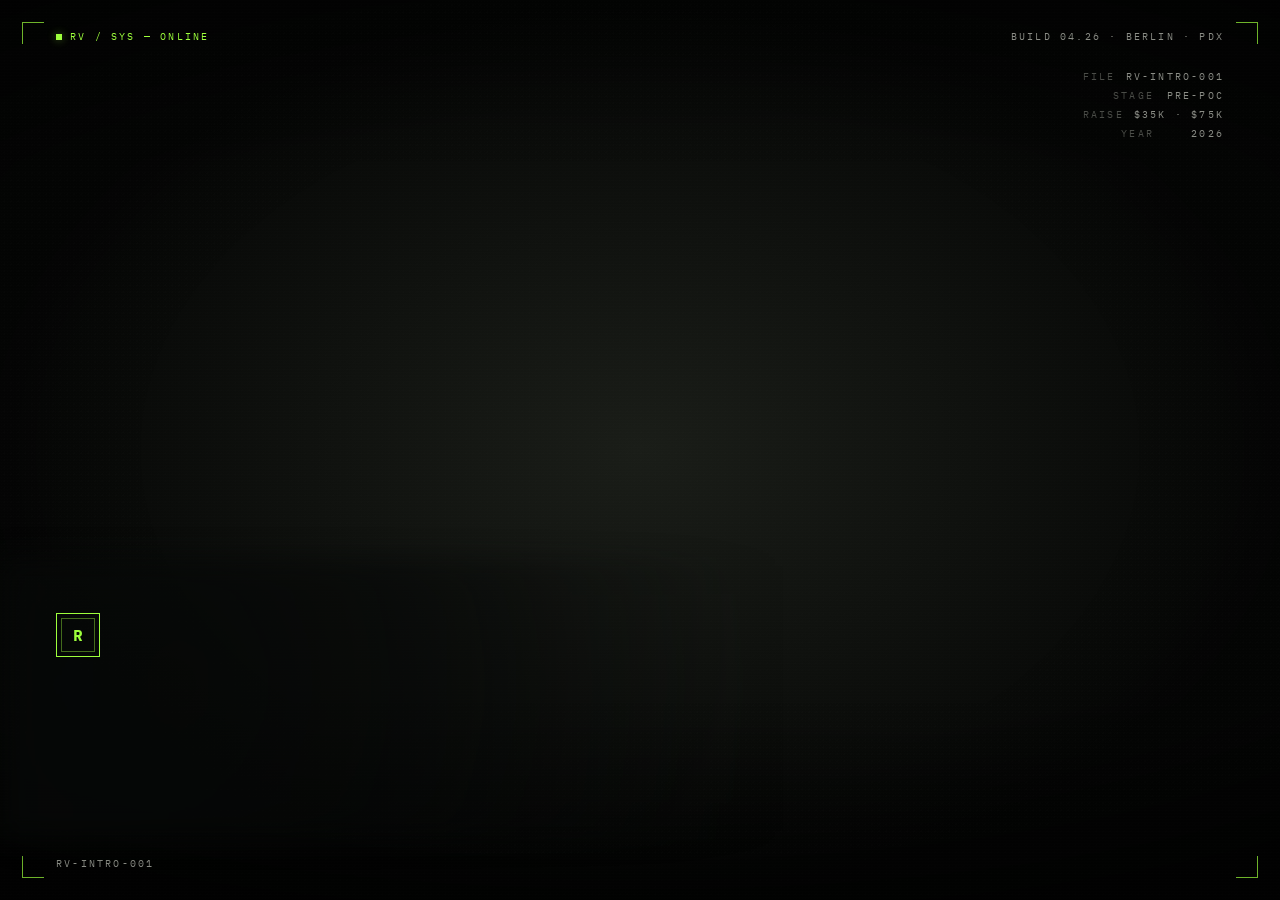
==== commit 7ec4d28c: "Refine intro sequence and funding brief" ====
--- a/index.html
+++ b/index.html
@@ -41,6 +41,7 @@
   position: absolute; inset: 0;
   opacity: 0;
   transition: opacity 0.9s ease;
+  z-index: 2;
 }
 .video-layer.is-in { opacity: 1; }
 .video-layer.is-out { opacity: 0; transition: opacity 1.2s ease; }
@@ -115,20 +116,43 @@
 /* ========= Lockup (logo + headline) ========= */
 .lockup {
   position: absolute;
-  left: 56px; bottom: 78px;
+  left: 56px; bottom: 120px;
   z-index: 11;
   display: flex; flex-direction: column;
   gap: 22px;
   max-width: 720px;
-  opacity: 0;
-  transform: translateY(14px);
-  transition: opacity 1s ease 0.6s, transform 1s ease 0.6s;
-}
-.lockup.is-in { opacity: 1; transform: none; }
+}
+.lockup::before {
+  content: "";
+  position: absolute;
+  inset: -56px -120px -60px -56px;
+  z-index: -1;
+  background:
+    radial-gradient(circle at 20% 45%, rgba(6, 8, 7, 0.78), rgba(6, 8, 7, 0.52) 34%, rgba(6, 8, 7, 0.22) 56%, transparent 76%),
+    linear-gradient(90deg, rgba(8, 10, 9, 0.58), rgba(8, 10, 9, 0.22) 52%, transparent 88%);
+  filter: blur(14px);
+  opacity: 0.92;
+}
 .lockup.is-out { opacity: 0; transform: translateY(-8px); transition: opacity 0.5s ease, transform 0.5s ease; }
 
 .logo {
   display: flex; align-items: center; gap: 14px;
+  opacity: 0;
+  transform: translateY(8px);
+  transition: opacity 0.85s ease, transform 0.85s ease;
+  position: relative;
+}
+.logo.is-in {
+  opacity: 1;
+  transform: none;
+}
+.logo.is-descending {
+  position: absolute;
+  left: 0;
+  top: 0;
+  z-index: 0;
+  transform: translateY(194px);
+  transition: transform 0.95s cubic-bezier(.16,1,.3,1);
 }
 .logo-mark {
   width: 44px; height: 44px;
@@ -143,36 +167,80 @@
 .logo-mark span {
   font-family: var(--mono); font-weight: 700;
   font-size: 16px; color: var(--accent); letter-spacing: 0.04em;
+  display: inline-block;
 }
 .logo-word {
   font-family: var(--mono); font-weight: 600;
   font-size: 22px; letter-spacing: 0.18em; color: var(--ink);
-}
-
-.lockup h1 {
+  white-space: nowrap;
+  overflow: hidden;
+  min-width: 0;
+  transition: opacity 0.45s ease, transform 0.6s ease, max-width 0.75s cubic-bezier(.16,1,.3,1), margin 0.75s cubic-bezier(.16,1,.3,1);
+  max-width: 260px;
+}
+.logo-word.is-collapsing {
+  opacity: 0;
+  transform: translateX(-18px);
+  max-width: 0;
+  margin-left: -10px;
+}
+.headline {
   margin: 0;
   font-family: var(--mono); font-weight: 500;
-  font-size: clamp(34px, 4.4vw, 60px);
+  font-size: clamp(30px, 3.96vw, 54px);
   line-height: 1.0;
   letter-spacing: -0.005em;
   color: var(--ink);
   text-wrap: pretty;
-}
-.lockup h1 .accent { color: var(--accent); }
+  opacity: 0;
+  filter: blur(14px);
+  transform: translateY(22px) scale(0.955);
+  transition: opacity 1.25s cubic-bezier(.16,1,.3,1), transform 1.25s cubic-bezier(.16,1,.3,1), filter 1.1s ease;
+  position: relative;
+  z-index: 1;
+}
+.headline.is-in {
+  opacity: 1;
+  filter: blur(0);
+  transform: none;
+}
+.headline.is-outro {
+  opacity: 0;
+  filter: blur(8px);
+  transform: translateY(-10px) scale(0.985);
+  transition: opacity 0.7s ease, transform 0.7s ease, filter 0.7s ease;
+}
+.headline .accent { color: var(--accent); }
 
 .lockup .lede {
   font-size: 13px; line-height: 1.65;
   letter-spacing: 0.04em;
   color: var(--ink-dim);
   max-width: 56ch;
+  min-height: 8.4em;
+  opacity: 0;
+  transition: opacity 0.45s ease;
+}
+.lockup .lede.is-in {
+  opacity: 1;
+}
+.type-cursor {
+  display: inline-block;
+  width: 0.62ch;
+  color: var(--accent);
+  animation: type-cursor-blink 0.9s steps(1) infinite;
+}
+@keyframes type-cursor-blink {
+  0%, 46% { opacity: 1; }
+  50%, 100% { opacity: 0; }
 }
 
 /* ========= Hero ambience (right-side animation) ========= */
 .hero-ambience {
   position: absolute;
-  top: 84px;
+  top: 88px;
   right: 56px;
-  bottom: 94px;
+  bottom: 164px;
   width: min(42vw, 700px);
   min-width: 360px;
   z-index: 11;
@@ -198,27 +266,27 @@
 }
 .hero-ambience::before {
   background:
-    radial-gradient(circle at 54% 42%, rgba(157, 255, 60, 0.14), transparent 18%),
-    radial-gradient(circle at 58% 45%, rgba(255, 255, 255, 0.05), transparent 30%),
-    radial-gradient(circle at 70% 58%, rgba(157, 255, 60, 0.06), transparent 24%);
-  filter: blur(10px);
+    radial-gradient(circle at 66% 42%, rgba(157, 255, 60, 0.10), transparent 18%),
+    radial-gradient(circle at 58% 48%, rgba(255, 255, 255, 0.04), transparent 32%),
+    radial-gradient(circle at 72% 62%, rgba(157, 255, 60, 0.05), transparent 24%);
+  filter: blur(12px);
   animation: ambience-breathe 7.5s ease-in-out infinite;
 }
 .hero-ambience::after {
   background:
-    linear-gradient(180deg, rgba(157, 255, 60, 0.03), transparent 18%, transparent 82%, rgba(157, 255, 60, 0.02)),
-    repeating-linear-gradient(90deg, rgba(232, 233, 228, 0.03) 0 1px, transparent 1px 110px),
-    repeating-linear-gradient(180deg, rgba(232, 233, 228, 0.02) 0 1px, transparent 1px 110px);
-  mask-image: radial-gradient(circle at 56% 48%, rgba(0,0,0,0.94), rgba(0,0,0,0.2) 60%, transparent 82%);
-  opacity: 0.36;
+    linear-gradient(180deg, rgba(157, 255, 60, 0.02), transparent 20%, transparent 80%, rgba(157, 255, 60, 0.015)),
+    repeating-linear-gradient(90deg, rgba(232, 233, 228, 0.022) 0 1px, transparent 1px 120px),
+    repeating-linear-gradient(180deg, rgba(232, 233, 228, 0.015) 0 1px, transparent 1px 120px);
+  mask-image: radial-gradient(circle at 60% 50%, rgba(0,0,0,0.94), rgba(0,0,0,0.22) 58%, transparent 84%);
+  opacity: 0.32;
 }
 .ambience-frame {
   position: absolute;
-  inset: 14% 8% 10% 12%;
+  inset: 4% 4% 4% 6%;
   border: 1px solid rgba(232, 233, 228, 0.09);
   background:
-    linear-gradient(180deg, rgba(157, 255, 60, 0.03), transparent 24%),
-    rgba(7, 9, 7, 0.14);
+    linear-gradient(180deg, rgba(157, 255, 60, 0.025), transparent 22%),
+    rgba(7, 9, 7, 0.12);
   overflow: hidden;
 }
 .ambience-frame::before {
@@ -231,68 +299,182 @@
 .ambience-frame::after {
   content: "";
   position: absolute;
-  left: 12%;
-  right: 12%;
-  top: 50%;
+  left: 11%;
+  right: 11%;
+  top: 48%;
   height: 1px;
   background: linear-gradient(90deg, transparent, rgba(157,255,60,0.7), transparent);
   box-shadow: 0 0 18px rgba(157,255,60,0.24);
-  animation: scan-sweep 6.8s ease-in-out infinite;
-}
-.ambience-orbit {
+  animation: scan-sweep 7.6s cubic-bezier(.22,.61,.36,1) infinite;
+}
+.hero-reel {
+  position: absolute;
+  inset: 7% 5% 16% 5%;
+  perspective: 1800px;
+}
+.hero-reel-stage {
+  position: absolute;
+  inset: 0 0 94px;
+  transform-style: preserve-3d;
+  transform: rotateX(var(--hero-tilt-x, 0deg)) rotateY(var(--hero-tilt-y, 0deg)) rotateZ(var(--hero-spin, 0deg));
+  transition: transform 0.35s cubic-bezier(.22,.61,.36,1);
+}
+.hero-reel-stage::before {
+  content: "";
+  position: absolute;
+  left: 14%;
+  right: 14%;
+  bottom: 4%;
+  height: 18%;
+  background: radial-gradient(ellipse at center, rgba(157,255,60,0.18), rgba(157,255,60,0.03) 38%, transparent 70%);
+  filter: blur(18px);
+  opacity: 0.55;
+}
+.hero-layer {
+  position: absolute;
+  inset: 0;
+  transform-style: preserve-3d;
+  transition: transform 0.45s cubic-bezier(.22,.61,.36,1);
+}
+.hero-layer.back {
+  transform: translate3d(var(--parallax-back-x, 0px), var(--parallax-back-y, 0px), -120px) rotateZ(var(--parallax-back-r, 0deg));
+}
+.hero-layer.mid {
+  transform: translate3d(var(--parallax-mid-x, 0px), var(--parallax-mid-y, 0px), 0px) rotateZ(var(--parallax-mid-r, 0deg));
+}
+.hero-layer.front {
+  transform: translate3d(var(--parallax-front-x, 0px), var(--parallax-front-y, 0px), 120px) rotateZ(var(--parallax-front-r, 0deg));
+}
+.hero-product {
   position: absolute;
   top: 50%;
-  left: 56%;
-  width: 132px;
-  height: 132px;
-  margin: -66px 0 0 -66px;
-  border-radius: 50%;
-  border: 1px solid rgba(157, 255, 60, 0.28);
-  box-shadow:
-    0 0 34px rgba(157, 255, 60, 0.08),
-    inset 0 0 24px rgba(157, 255, 60, 0.03);
-}
-.ambience-orbit::before,
-.ambience-orbit::after {
+  left: 50%;
+  width: min(58%, 420px);
+  max-height: 72%;
+  transform-style: preserve-3d;
+  opacity: 0;
+  --float-y: 0px;
+  --tilt-x: 0deg;
+  --tilt-y: 0deg;
+  --tilt-z: 0deg;
+  --depth: -120px;
+  --scale: 0.72;
+  --x: 0px;
+  transition:
+    opacity 0.7s cubic-bezier(.16,1,.3,1),
+    transform 1.25s cubic-bezier(.19,1,.22,1),
+    filter 0.7s ease;
+  transform:
+    translate3d(calc(-50% + var(--x)), calc(-50% + var(--float-y)), var(--depth))
+    rotateX(var(--tilt-x))
+    rotateY(var(--tilt-y))
+    rotateZ(var(--tilt-z))
+    scale(var(--scale));
+  filter: blur(8px) brightness(0.7);
+  animation: hero-hover 6.5s ease-in-out infinite;
+}
+.hero-product img {
+  display: block;
+  width: 100%;
+  height: auto;
+  max-height: 100%;
+  object-fit: contain;
+  filter:
+    drop-shadow(0 28px 42px rgba(0, 0, 0, 0.36))
+    drop-shadow(0 0 18px rgba(157, 255, 60, 0.08));
+}
+.hero-product.is-active {
+  opacity: 1;
+  --depth: 0px;
+  --scale: 1;
+  filter: blur(0) brightness(1);
+}
+.hero-product.is-before {
+  opacity: 0;
+  --x: 86px;
+  --depth: -180px;
+  --scale: 0.78;
+}
+.hero-product.is-after {
+  opacity: 0;
+  --x: -86px;
+  --depth: -180px;
+  --scale: 0.78;
+}
+.hero-product.product-pouch { width: min(60%, 440px); --tilt-y: -10deg; --tilt-x: 7deg; --tilt-z: -4deg; --float-y: -2px; }
+.hero-product.product-setvault { width: min(52%, 330px); --tilt-y: 12deg; --tilt-x: 6deg; --tilt-z: -10deg; --float-y: 6px; }
+.hero-product.product-nfc { width: min(34%, 215px); --tilt-y: -16deg; --tilt-x: 8deg; --tilt-z: -5deg; --float-y: -8px; }
+.hero-product.product-qr { width: min(42%, 260px); --tilt-y: 9deg; --tilt-x: 3deg; --tilt-z: 6deg; --float-y: 2px; }
+.hero-product.product-labels { width: min(48%, 290px); --tilt-y: -9deg; --tilt-x: 4deg; --tilt-z: -3deg; --float-y: 2px; }
+.hero-product.product-ssd { width: min(46%, 285px); --tilt-y: 14deg; --tilt-x: 10deg; --tilt-z: -7deg; --float-y: 6px; }
+.hero-caption {
+  position: absolute;
+  left: 4%;
+  right: 4%;
+  bottom: 0;
+  display: grid;
+  grid-template-columns: 1fr auto;
+  align-items: end;
+  gap: 18px;
+  min-height: 58px;
+}
+.hero-caption::before {
   content: "";
   position: absolute;
-  inset: -20px;
-  border-radius: 50%;
-  border: 1px solid rgba(157, 255, 60, 0.1);
-}
-.ambience-orbit::after {
-  inset: -42px;
-  border-color: rgba(157, 255, 60, 0.07);
-}
-.ambience-orbit .cross-x,
-.ambience-orbit .cross-y {
-  position: absolute;
-  background: rgba(157, 255, 60, 0.24);
-}
-.ambience-orbit .cross-x {
-  left: 20px;
-  right: 20px;
-  top: 50%;
+  left: 0;
+  right: 0;
+  top: -14px;
   height: 1px;
-}
-.ambience-orbit .cross-y {
-  top: 20px;
-  bottom: 20px;
-  left: 50%;
-  width: 1px;
-}
-.ambience-ping {
-  position: absolute;
-  inset: -1px;
-  border-radius: 50%;
-  border: 1px solid rgba(157, 255, 60, 0.22);
-  animation: ping-pulse 4.2s ease-out infinite;
+  background: linear-gradient(90deg, rgba(157,255,60,0.78), rgba(157,255,60,0.2) 38%, transparent 92%);
+  box-shadow: 0 0 16px rgba(157,255,60,0.18);
+}
+.hero-caption-main {
+  display: flex;
+  flex-direction: column;
+  gap: 8px;
+}
+.hero-caption-kicker,
+.hero-caption-meta,
+.hero-dots {
+  font-size: 9px;
+  letter-spacing: 0.22em;
+  text-transform: uppercase;
+}
+.hero-caption-kicker { color: var(--ink-faint); }
+.hero-caption-title {
+  font-size: clamp(16px, 1.45vw, 22px);
+  line-height: 1.1;
+  color: var(--ink);
+}
+.hero-caption-meta {
+  color: var(--ink-dim);
+  white-space: nowrap;
+}
+.hero-dots {
+  display: inline-flex;
+  gap: 8px;
+  align-items: center;
+  justify-content: flex-end;
+  color: var(--ink-faint);
+}
+.hero-dot {
+  width: 7px;
+  height: 7px;
+  border-radius: 999px;
+  border: 1px solid rgba(157,255,60,0.42);
+  background: transparent;
+  transition: transform 0.45s ease, background 0.45s ease, box-shadow 0.45s ease;
+}
+.hero-dot.is-active {
+  background: var(--accent);
+  box-shadow: 0 0 14px var(--accent-glow);
+  transform: scale(1.15);
 }
 .ambience-copy {
   position: absolute;
-  left: 14%;
-  right: 18%;
-  bottom: 14%;
+  left: 8%;
+  right: 8%;
+  bottom: -34px;
   display: flex;
   justify-content: space-between;
   gap: 18px;
@@ -312,6 +494,24 @@
   color: var(--ink-dim);
   font-weight: 500;
 }
+@keyframes hero-hover {
+  0%, 100% {
+    transform:
+      translate3d(calc(-50% + var(--x)), calc(-50% + var(--float-y)), var(--depth))
+      rotateX(var(--tilt-x))
+      rotateY(var(--tilt-y))
+      rotateZ(var(--tilt-z))
+      scale(var(--scale));
+  }
+  50% {
+    transform:
+      translate3d(calc(-50% + var(--x)), calc(-50% + var(--float-y) - 12px), calc(var(--depth) + 12px))
+      rotateX(calc(var(--tilt-x) - 1deg))
+      rotateY(calc(var(--tilt-y) + 2deg))
+      rotateZ(calc(var(--tilt-z) + 1deg))
+      scale(calc(var(--scale) * 1.01));
+  }
+}
 @keyframes ambience-breathe {
   0%, 100% { transform: scale(0.98) translate3d(0, 0, 0); opacity: 0.78; }
   50% { transform: scale(1.02) translate3d(-6px, 4px, 0); opacity: 1; }
@@ -346,10 +546,10 @@
 /* ========= Skip / Enter button ========= */
 .enter-cta {
   position: absolute;
-  right: 56px; bottom: 78px;
+  right: 56px; bottom: 24px;
   z-index: 12;
   display: flex; flex-direction: column;
-  align-items: flex-end; gap: 12px;
+  align-items: flex-end; gap: 8px;
   opacity: 0;
   transition: opacity 0.8s ease 1.2s;
   pointer-events: auto;
@@ -359,30 +559,76 @@
 
 .enter-btn {
   font: inherit;
+  position: relative;
   background: rgba(10, 11, 10, 0.55);
   backdrop-filter: blur(8px);
-  border: 1px solid var(--hair-strong);
+  border: 1px solid rgba(170, 255, 120, 0.24);
   color: var(--ink);
   padding: 14px 22px;
   font-size: 11px; letter-spacing: 0.24em; text-transform: uppercase;
   cursor: pointer;
   display: inline-flex; align-items: center; gap: 14px;
-  transition: border-color 0.25s, color 0.25s, background 0.25s;
+  overflow: hidden;
+  opacity: 0.9;
+  box-shadow: 0 0 0 1px rgba(157,255,60,0.04), 0 14px 30px rgba(0,0,0,0.18);
+  transition: border-color 0.25s, color 0.25s, background 0.25s, transform 0.45s cubic-bezier(.16,1,.3,1), box-shadow 0.35s ease;
+}
+.enter-btn::before {
+  content: "";
+  position: absolute;
+  inset: -1px;
+  border: 1px solid transparent;
+  border-image: linear-gradient(115deg, rgba(157,255,60,0.18), rgba(157,255,60,0.86), rgba(157,255,60,0.16)) 1;
+  opacity: 0.72;
+  animation: button-border-trace 2.6s linear infinite;
+}
+.enter-btn::after {
+  content: "";
+  position: absolute;
+  width: 18px;
+  height: 18px;
+  border-radius: 999px;
+  background: radial-gradient(circle, rgba(157,255,60,0.42), rgba(157,255,60,0.02) 70%, transparent 76%);
+  top: calc(50% - 9px);
+  left: -22px;
+  opacity: 0;
+  pointer-events: none;
 }
 .enter-btn:hover, .enter-btn:focus-visible {
   border-color: var(--accent);
   color: var(--accent);
   background: rgba(157,255,60,0.06);
+  box-shadow: 0 0 26px rgba(157,255,60,0.18), 0 18px 36px rgba(0,0,0,0.24);
   outline: none;
 }
 .enter-btn .arrow {
-  display: inline-block; transition: transform 0.25s;
+  display: inline-block;
+  font-size: 14px;
+  line-height: 1;
+  transition: transform 0.25s;
 }
 .enter-btn:hover .arrow { transform: translateX(4px); }
+.enter-btn.is-clicked {
+  transform: scale(1.055);
+}
+.enter-btn.is-clicked::after {
+  opacity: 1;
+  animation: button-click-pulse 0.9s cubic-bezier(.16,1,.3,1) forwards;
+}
+@keyframes button-border-trace {
+  0% { filter: hue-rotate(0deg); }
+  100% { filter: hue-rotate(18deg); }
+}
+@keyframes button-click-pulse {
+  0% { transform: translate3d(0, 0, 0) scale(0.7); opacity: 0.42; }
+  50% { transform: translate3d(220px, 0, 0) scale(1.15); opacity: 0.28; }
+  100% { transform: translate3d(360px, 0, 0) scale(1.55); opacity: 0; }
+}
 
 .enter-hint {
   font-size: 9px; letter-spacing: 0.24em; text-transform: uppercase;
   color: var(--ink-faint);
+  display: none;
 }
 
 /* ========= Progress bar (video time) ========= */
@@ -431,7 +677,7 @@
   z-index: 30;
   opacity: 0;
   pointer-events: none;
-  transition: opacity 1.4s ease;
+  transition: opacity 1s ease;
 }
 .handoff.is-in { opacity: 1; }
 .handoff.is-pending { opacity: 1; pointer-events: auto; }
@@ -463,6 +709,12 @@
   font-size: 10px; letter-spacing: 0.32em; text-transform: uppercase;
   color: var(--ink-dim);
 }
+.stage.is-zooming {
+  transform: scale(1.11);
+  transform-origin: var(--zoom-origin-x, 50%) var(--zoom-origin-y, 50%);
+  transition: transform 1.15s cubic-bezier(.15,.9,.22,1), filter 1.15s ease;
+  filter: brightness(0.9) contrast(1.05);
+}
 
 /* ========= Initial poster (before video plays) ========= */
 .poster {
@@ -470,23 +722,45 @@
   background: radial-gradient(ellipse at center, #1a1d18 0%, #050605 70%);
   z-index: 1;
   display: flex; align-items: center; justify-content: center;
+  transition: opacity 0.7s ease;
+}
+.poster.is-hidden {
+  opacity: 0;
 }
 
 /* ========= Mobile ========= */
 @media (max-width: 760px) {
   .hud-bar { left: 22px; right: 22px; font-size: 9px; }
   .hud-bar.top { top: 22px; }
-  .hud-bar.bot { bottom: 22px; }
+  .hud-bar.bot {
+    left: 22px;
+    right: 22px;
+    bottom: 16px;
+    justify-content: flex-start;
+    font-size: 8px;
+    letter-spacing: 0.18em;
+  }
+  .hud-bar.bot span:last-child { display: none; }
   .hud .corner.tl { top: 14px; left: 14px; }
   .hud .corner.tr { top: 14px; right: 14px; }
   .hud .corner.bl { bottom: 14px; left: 14px; }
   .hud .corner.br { bottom: 14px; right: 14px; }
-  .lockup { left: 22px; right: 22px; bottom: 100px; max-width: none; }
+  .lockup { left: 22px; right: 22px; bottom: 136px; max-width: none; gap: 18px; }
+  .lockup::before {
+    inset: -28px -22px -32px -22px;
+    background:
+      radial-gradient(circle at 28% 38%, rgba(6, 8, 7, 0.82), rgba(6, 8, 7, 0.56) 40%, rgba(6, 8, 7, 0.18) 68%, transparent 88%),
+      linear-gradient(180deg, rgba(8, 10, 9, 0.36), rgba(8, 10, 9, 0.14));
+    filter: blur(10px);
+  }
   .hero-ambience { display: none; }
   .id-block { display: none; }
-  .enter-cta { right: 22px; bottom: 22px; }
-  .progress { left: 22px; right: 22px; bottom: 76px; }
-  .lockup h1 { font-size: 32px; }
+  .enter-cta { left: 22px; right: 22px; bottom: 28px; align-items: stretch; }
+  .enter-btn { width: 100%; justify-content: center; }
+  .enter-hint { display: none; }
+  .progress { left: 22px; right: 22px; bottom: 92px; }
+  .headline { font-size: 32px; }
+  .lockup .lede { min-height: 7.8em; font-size: 12px; }
 }
 
 /* Reduced motion */
@@ -499,13 +773,12 @@
 
 <div class="stage" id="stage">
 
-  <div class="poster" aria-hidden="true"></div>
+  <div class="poster" id="poster" aria-hidden="true"></div>
 
   <!-- Background reveal video -->
   <div class="video-layer" id="videoLayer">
-    <video id="reveal" muted playsinline preload="auto" autoplay loop>
-      <source src="media/product-reveal.mp4" type="video/mp4" />
-      <source src="media/splash-intro.mp4" type="video/mp4" />
+    <video id="reveal" muted playsinline webkit-playsinline preload="auto" autoplay defaultMuted>
+      <source src="media/product-reveal-silent.mp4" type="video/mp4" />
     </video>
   </div>
 
@@ -524,7 +797,6 @@
 
     <div class="hud-bar bot">
       <span>RV-INTRO-001</span>
-      <span>SCROLL-FREE / TAP TO ENTER</span>
     </div>
   </div>
 
@@ -538,32 +810,12 @@
 
   <!-- Lockup -->
   <div class="lockup" id="lockup">
-    <div class="logo">
+    <div class="logo" id="logoLockup">
       <div class="logo-mark"><span>R</span></div>
-      <div class="logo-word">ROADVAULT</div>
+      <div class="logo-word" id="logoWord" data-text="ROADVAULT"></div>
     </div>
-    <h1>The trackable kit for <span class="accent">working creators</span>.</h1>
-    <p class="lede">A pre-POC investor &amp; sponsor dossier for a tracker-compatible carry, vault, NFC card, and recovery web for cards, drives, sessions, and gear that doesn't come back on its own.</p>
-  </div>
-
-  <div class="hero-ambience" id="heroRig" aria-hidden="true">
-    <div class="ambience-frame">
-      <div class="ambience-orbit">
-        <span class="cross-x"></span>
-        <span class="cross-y"></span>
-        <span class="ambience-ping"></span>
-      </div>
-      <div class="ambience-copy">
-        <div class="left-stack">
-          <span>System contour</span>
-          <strong>4-part field kit</strong>
-        </div>
-        <div class="right-stack">
-          <span>V1 status</span>
-          <strong>tracker-compatible</strong>
-        </div>
-      </div>
-    </div>
+    <h1 class="headline" id="headline">The trackable kit for <span class="accent">working creators</span>.</h1>
+    <p class="lede" id="lede" hidden></p>
   </div>
 
   <!-- Enter CTA -->
@@ -572,7 +824,6 @@
       <span>Enter the dossier</span>
       <span class="arrow">→</span>
     </button>
-    <span class="enter-hint" id="enterHint">Enter the dossier · continue to product explorer</span>
   </div>
 
   <!-- Progress -->
@@ -596,6 +847,7 @@
 
 <script>
 (function () {
+  const INTRO_TOKEN_KEY = 'roadvaultIntroPassed';
   const params = new URLSearchParams(window.location.search);
   const nextTarget = params.get('next') || 'Roadvault Explorer.html';
   const enteredTarget = nextTarget.includes('?')
@@ -605,9 +857,13 @@
 
   const videoLayer = document.getElementById('videoLayer');
   const video = document.getElementById('reveal');
+  const poster = document.getElementById('poster');
   const hud = document.getElementById('hud');
   const lockup = document.getElementById('lockup');
-  const heroRig = document.getElementById('heroRig');
+  const logoLockup = document.getElementById('logoLockup');
+  const logoWord = document.getElementById('logoWord');
+  const headline = document.getElementById('headline');
+  const lede = document.getElementById('lede');
   const idBlock = document.getElementById('idBlock');
   const progress = document.getElementById('progress');
   const progressFill = document.getElementById('progressFill');
@@ -615,25 +871,70 @@
   const handoff = document.getElementById('handoff');
   const enterCta = document.getElementById('enterCta');
   const enterBtn = document.getElementById('enterBtn');
-  const enterHint = document.getElementById('enterHint');
   const handoffLabel = handoff.querySelector('.label');
-
   let handedOff = false;
   let introStarted = false;
   let videoVisible = false;
+  let logoTimer = null;
+  const logoWordText = logoWord.dataset.text;
+
+  video.muted = true;
+  video.defaultMuted = true;
+  video.playsInline = true;
+  video.setAttribute('muted', '');
+  video.setAttribute('playsinline', '');
+  video.setAttribute('webkit-playsinline', '');
+
+  function typeLogoWord() {
+    let index = 0;
+    logoWord.textContent = '';
+    window.clearInterval(logoTimer);
+    if (window.matchMedia('(prefers-reduced-motion: reduce)').matches) {
+      logoWord.textContent = logoWordText;
+      return;
+    }
+    logoTimer = window.setInterval(() => {
+      index += 1;
+      logoWord.textContent = logoWordText.slice(0, index);
+      if (index >= logoWordText.length) {
+        window.clearInterval(logoTimer);
+      }
+    }, 58);
+  }
 
   function showEntryState() {
     requestAnimationFrame(() => {
       videoVisible = true;
       videoLayer.classList.add('is-in', 'is-playing');
       hud.classList.add('is-in');
-      lockup.classList.add('is-in');
-      heroRig.classList.add('is-in');
+      logoLockup.classList.add('is-in');
       idBlock.classList.add('is-in');
-      enterCta.classList.add('is-in');
+      window.setTimeout(() => {
+        typeLogoWord();
+      }, 1500);
+      window.setTimeout(() => {
+        headline.classList.add('is-in');
+      }, 1500);
+      window.setTimeout(() => {
+        enterCta.classList.add('is-in');
+      }, 1500);
       video.play().catch(() => {});
     });
   }
+
+  function ensureVideoPlayback() {
+    video.muted = true;
+    video.defaultMuted = true;
+    const playAttempt = video.play();
+    if (playAttempt) playAttempt.catch(() => {});
+  }
+
+  video.addEventListener('loadeddata', ensureVideoPlayback);
+  video.addEventListener('canplay', ensureVideoPlayback);
+  video.addEventListener('playing', () => {
+    poster.classList.add('is-hidden');
+    videoLayer.classList.add('is-in', 'is-playing');
+  });
 
   // 2) Track progress
   video.addEventListener('timeupdate', () => {
@@ -644,25 +945,14 @@
     pmStart.textContent = 'T+' + String(day).padStart(3, '0');
   });
 
-  // 3) When video nears end, start the handoff fade
-  video.addEventListener('timeupdate', () => {
-    if (handedOff || !video.duration || !introStarted) return;
-    if (video.currentTime >= video.duration - 0.8) {
-      startHandoff();
-    }
-  });
-  video.addEventListener('ended', () => {
-    if (introStarted && !handedOff) startHandoff();
-  });
-
-  // 4) Button starts the sequence
+  // 3) Button starts the sequence
   enterBtn.addEventListener('click', (e) => {
     e.preventDefault();
     if (introStarted || handedOff) return;
     beginIntroSequence();
   });
 
-  // 5) Keyboard controls
+  // 4) Keyboard controls
   window.addEventListener('keydown', (e) => {
     if (handedOff) return;
     if (!introStarted && (e.key === 'Enter' || e.key === ' ')) {
@@ -677,29 +967,32 @@
   function beginIntroSequence() {
     introStarted = true;
     handoffLabel.textContent = 'Booting intro sequence';
-    handoff.classList.add('is-pending');
-    enterCta.classList.add('is-out');
-    lockup.classList.add('is-out');
-    heroRig.classList.add('is-out');
-    idBlock.classList.add('is-out');
+    const buttonBox = enterBtn.getBoundingClientRect();
+    const originX = buttonBox.left + (buttonBox.width / 2);
+    const originY = buttonBox.top + (buttonBox.height / 2);
+    const stage = document.getElementById('stage');
+    stage.style.setProperty('--zoom-origin-x', `${originX}px`);
+    stage.style.setProperty('--zoom-origin-y', `${originY}px`);
+    enterBtn.classList.add('is-clicked');
+    logoWord.classList.add('is-collapsing');
+    logoLockup.classList.add('is-descending');
+    headline.classList.add('is-outro');
     progressFill.style.width = '0%';
     pmStart.textContent = 'T+000';
-    progress.classList.add('is-in');
-    handoff.classList.remove('is-pending');
     handoffLabel.textContent = 'Loading product explorer';
-    video.loop = false;
-    if (video.duration && video.currentTime >= video.duration - 1.2) {
-      video.currentTime = 0;
-    }
-    const playAttempt = video.play();
-    if (playAttempt) {
-      playAttempt.catch(() => {
-        window.setTimeout(startHandoff, 1600);
-      });
-    }
+    window.setTimeout(() => {
+      enterCta.classList.add('is-out');
+      lockup.classList.add('is-out');
+      idBlock.classList.add('is-out');
+      hud.classList.add('is-out');
+      stage.classList.add('is-zooming');
+    }, 120);
+    window.setTimeout(() => {
+      handoff.classList.add('is-pending');
+    }, 360);
     window.setTimeout(() => {
       if (!handedOff) startHandoff();
-    }, 7000);
+    }, 980);
   }
 
   function startHandoff() {
@@ -710,21 +1003,23 @@
     videoLayer.classList.add('is-out');
     hud.classList.add('is-out');
     lockup.classList.add('is-out');
-    heroRig.classList.add('is-out');
     idBlock.classList.add('is-out');
     progress.classList.add('is-out');
     enterCta.classList.add('is-out');
 
-    // Slight delay, then fade in handoff overlay
     setTimeout(() => {
       handoff.classList.remove('is-pending');
       handoff.classList.add('is-in');
-    }, 250);
-
-    // Navigate after the overlay is fully in
+    }, 140);
+
     setTimeout(() => {
+      try {
+        sessionStorage.setItem(INTRO_TOKEN_KEY, '1');
+      } catch (err) {
+        // no-op: fallback is URL param only
+      }
       window.location.href = NEXT_URL;
-    }, 1500);
+    }, 1180);
   }
 
   document.addEventListener('visibilitychange', () => {
